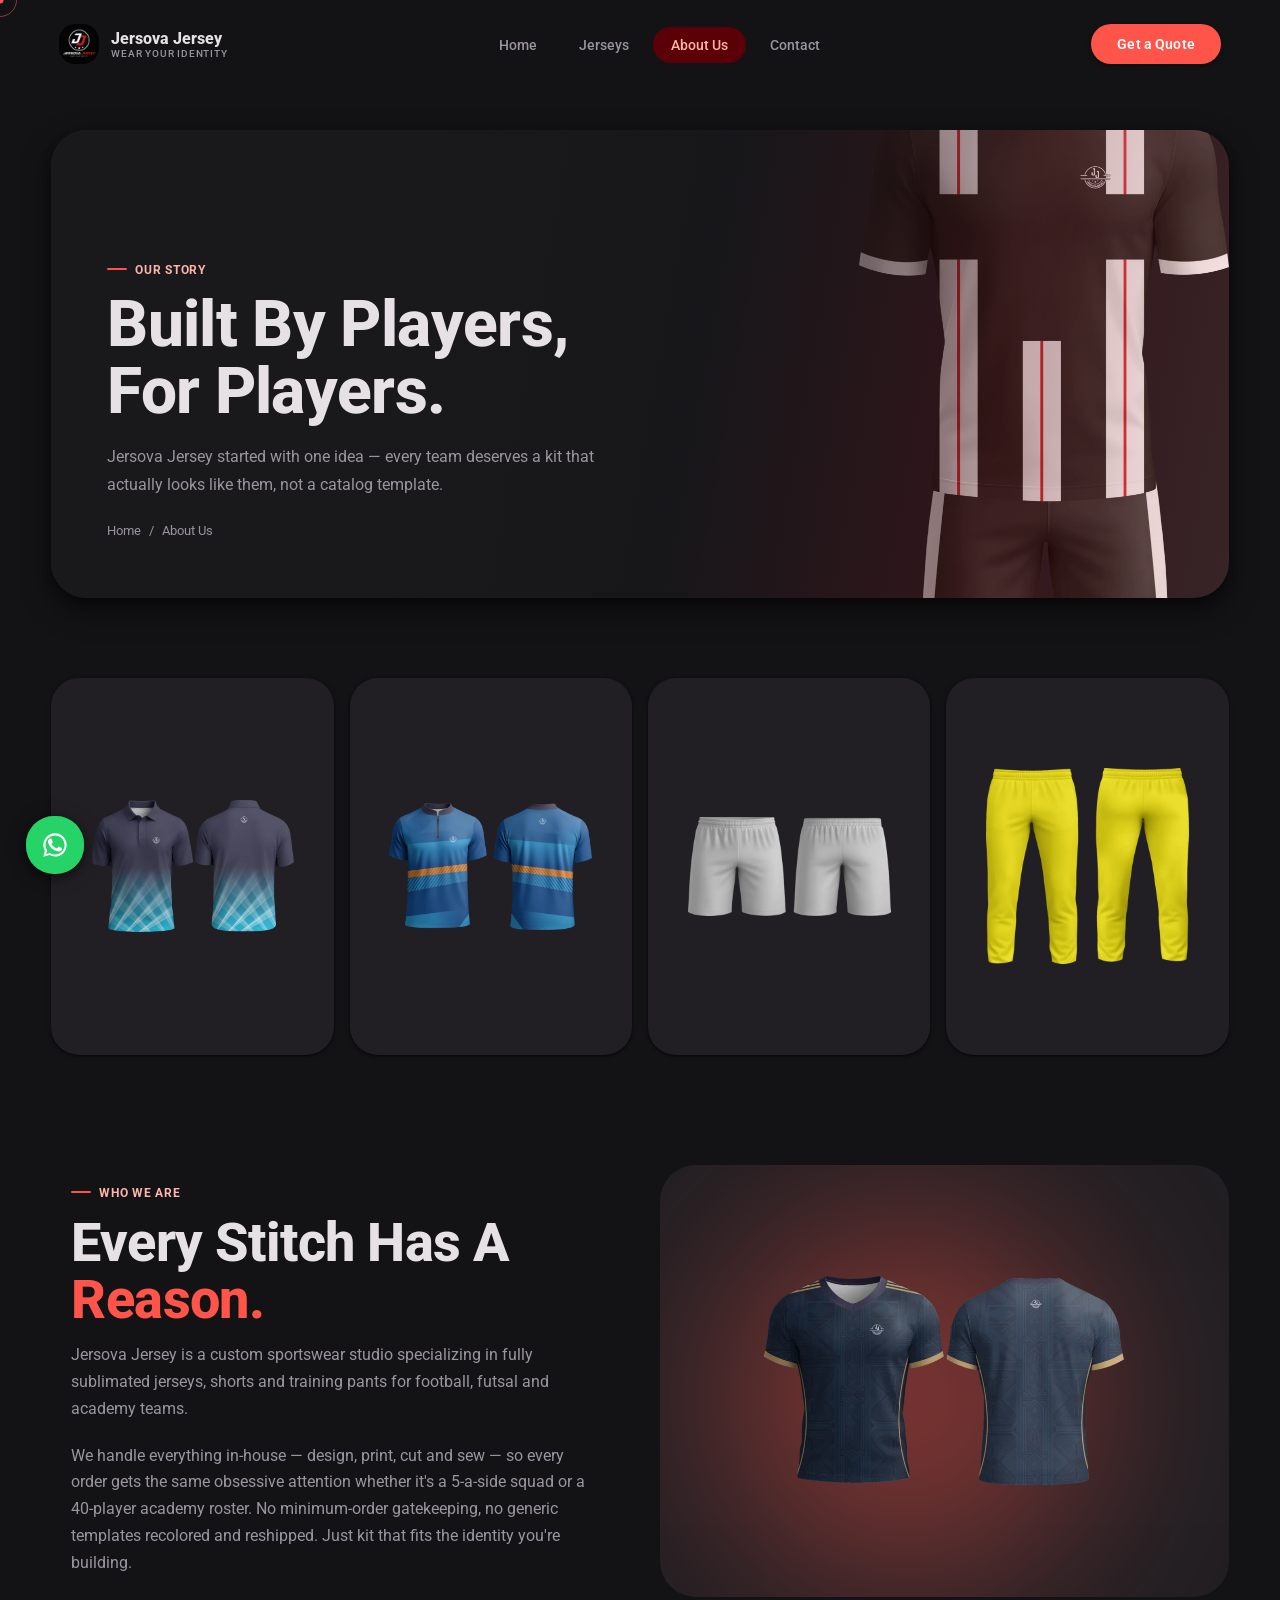
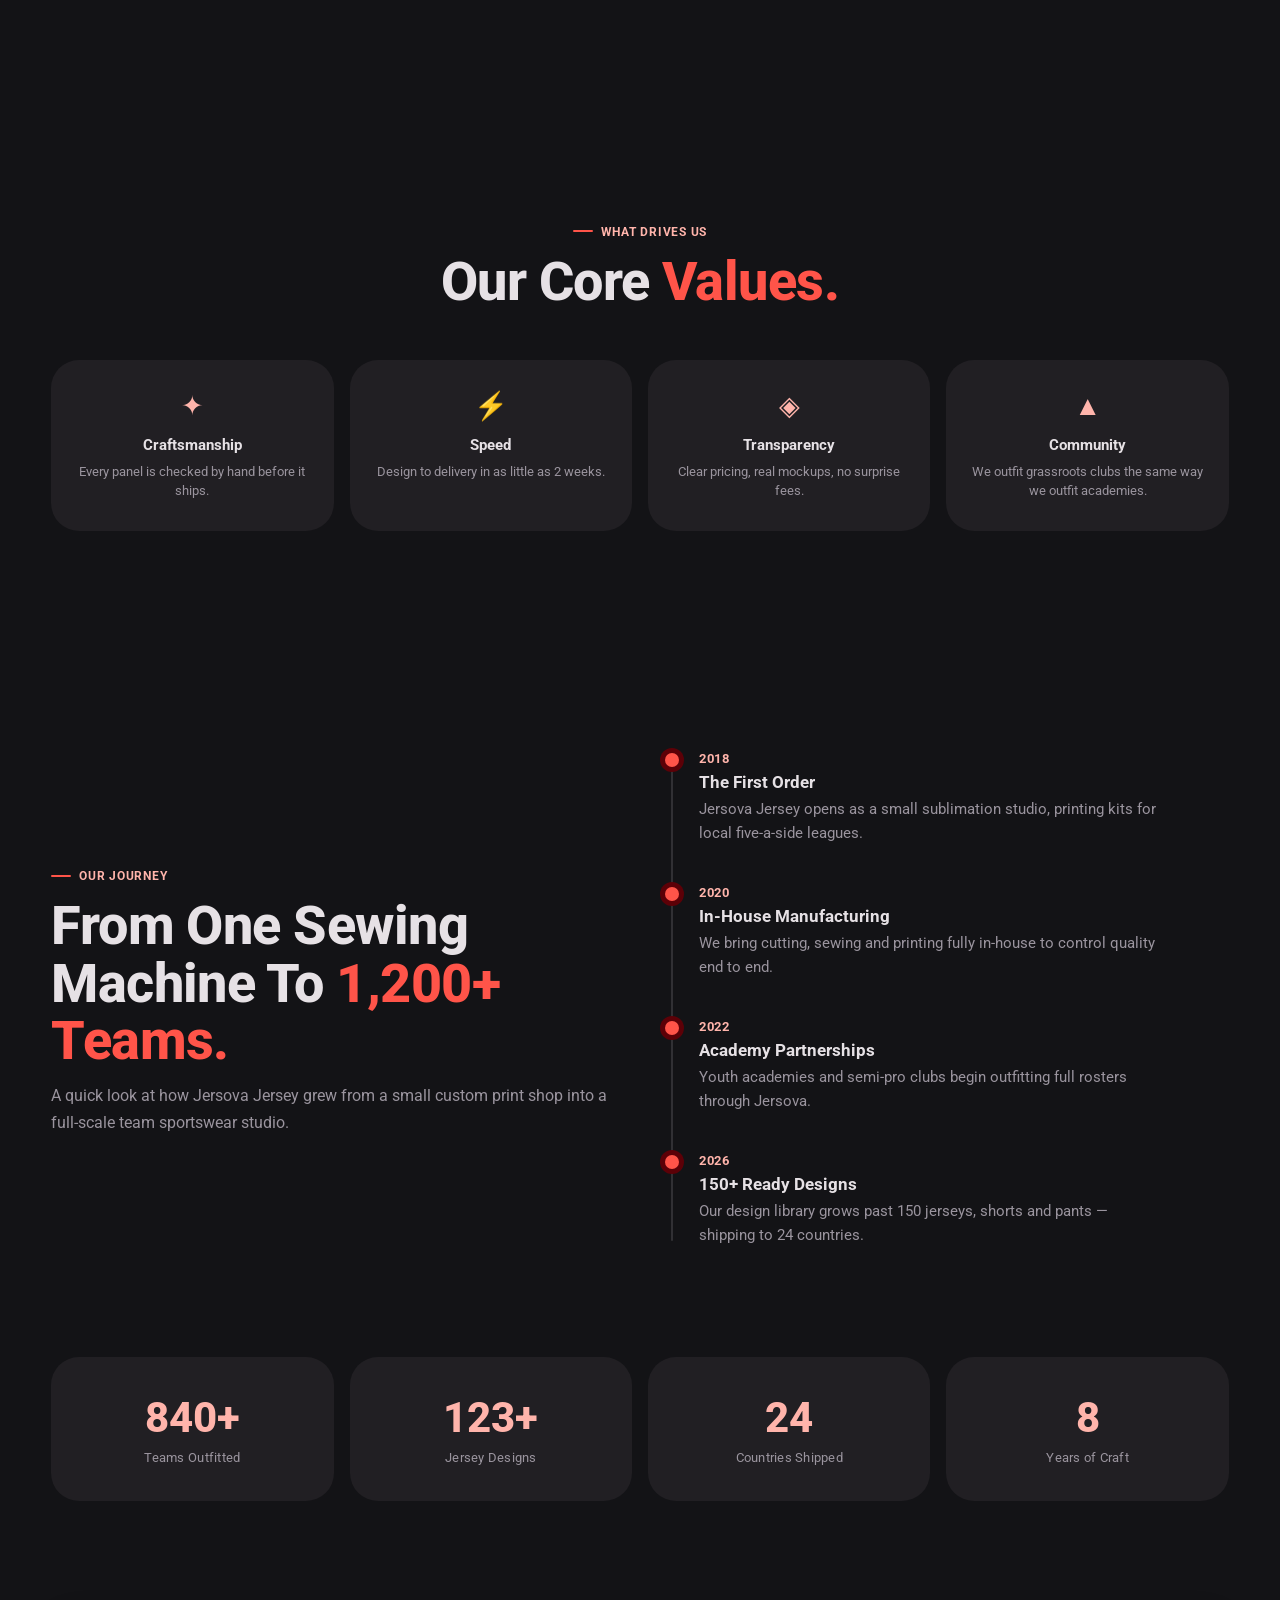
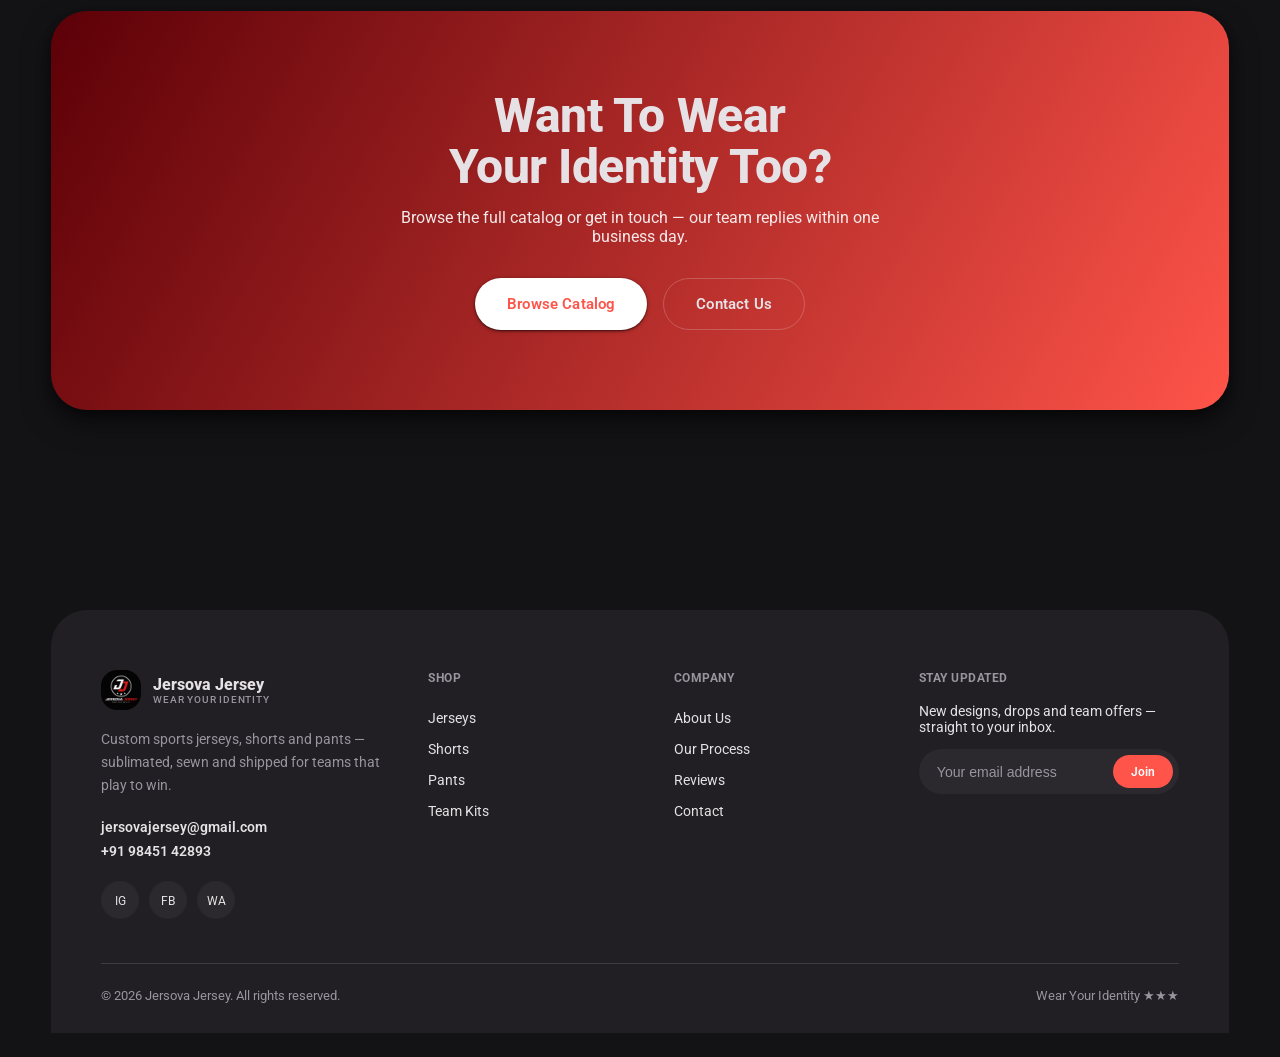
==== about/index.html @ 86d7c1a1 "Switch to clean URLs (/jerseys/, /about/, /contact/) with redirects from old paths" ====
<!DOCTYPE html>
<html lang="en">
<head>
<meta charset="UTF-8">
<meta name="viewport" content="width=device-width, initial-scale=1.0">
<title>About Us — Jersova Jersey</title>
<meta name="description" content="The story, mission and values behind Jersova Jersey — custom sports kit built for teams that wear their identity with pride.">
<link rel="icon" href="/images/logo.png">
<link rel="preconnect" href="https://fonts.googleapis.com">
<link rel="preconnect" href="https://fonts.gstatic.com" crossorigin>
<link href="https://fonts.googleapis.com/css2?family=Roboto:wght@400;500;700;900&display=swap" rel="stylesheet">
<link rel="stylesheet" href="/css/style.css">
</head>
<body>

<div class="noise-layer"></div>
<div class="cursor-dot"></div>
<div class="cursor-ring"></div>

<div id="loader">
  <div class="loader-logo">JJ</div>
  <div class="loader-bar"></div>
</div>

<!-- ============ NAV ============ -->
<header id="siteHeader">
  <div class="container">
    <nav>
      <a href="/" class="brand">
        <img src="/images/logo.png" alt="Jersova Jersey logo">
        <span>Jersova Jersey<small>Wear Your Identity</small></span>
      </a>
      <ul class="nav-links">
        <li><a href="/">Home</a></li>
        <li><a href="/jerseys/">Jerseys</a></li>
        <li><a href="/about/" class="active">About Us</a></li>
        <li><a href="/contact/">Contact</a></li>
      </ul>
      <div class="nav-cta">
        <a href="/contact/" class="btn btn-primary"><span class="shine"></span>Get a Quote</a>
        <button class="burger" id="burger" aria-label="Menu"><span></span><span></span><span></span></button>
      </div>
    </nav>
  </div>
</header>

<div class="mobile-menu" id="mobileMenu">
  <a href="/">Home</a>
  <a href="/jerseys/">Jerseys</a>
  <a href="/about/">About Us</a>
  <a href="/contact/">Contact</a>
</div>

<!-- ============ PAGE HERO ============ -->
<section class="page-hero">
  <div class="container">
    <div class="page-hero-card">
      <div class="hero-bg" style="background-image:url('/images/hero-alt.webp');"></div>
      <div class="hero-scrim"></div>
      <div class="page-hero-inner" data-reveal>
        <div class="eyebrow">Our Story</div>
        <h1>Built By Players,<br>For Players.</h1>
        <p>Jersova Jersey started with one idea — every team deserves a kit that actually looks like them, not a catalog template.</p>
        <div class="breadcrumb"><a href="/">Home</a><span>/</span><span>About Us</span></div>
      </div>
    </div>
  </div>
</section>

<!-- ============ IMAGE GALLERY STRIP ============ -->
<div class="container" style="margin-top:80px;">
  <div class="bleed-strip">
    <div class="bleed-tile"><img src="/images/catalog/jerseys/15.webp" alt="Tidal Fade jersey" loading="lazy"><div class="bleed-cap">Tidal Fade</div></div>
    <div class="bleed-tile"><img src="/images/catalog/jerseys/35.webp" alt="Blue Volt jersey" loading="lazy"><div class="bleed-cap">Blue Volt</div></div>
    <div class="bleed-tile"><img src="/images/catalog/shorts/5.webp" alt="Match Day shorts" loading="lazy"><div class="bleed-cap">Match Day</div></div>
    <div class="bleed-tile"><img src="/images/catalog/pants/5.webp" alt="Warm-Up Pro pants" loading="lazy"><div class="bleed-cap">Warm-Up Pro</div></div>
  </div>
</div>

<!-- ============ STORY SPLIT ============ -->
<section class="section-pad">
  <div class="container split">
    <div class="split-text" data-reveal="left">
      <div class="eyebrow">Who We Are</div>
      <h2 class="section-title">Every Stitch Has A <em>Reason.</em></h2>
      <p class="section-sub" style="margin-bottom:20px;">Jersova Jersey is a custom sportswear studio specializing in fully sublimated jerseys, shorts and training pants for football, futsal and academy teams.</p>
      <p class="section-sub">We handle everything in-house — design, print, cut and sew — so every order gets the same obsessive attention whether it's a 5-a-side squad or a 40-player academy roster. No minimum-order gatekeeping, no generic templates recolored and reshipped. Just kit that fits the identity you're building.</p>
    </div>
    <div class="split-visual" data-reveal="right">
      <div class="glow-orb" style="width:380px;height:380px;background:var(--primary-strong);top:10%;left:10%;"></div>
      <img src="/images/catalog/jerseys/45.webp" alt="Jersova Jersey custom kit">
    </div>
  </div>
</section>

<!-- ============ VALUES ============ -->
<section class="section-pad">
  <div class="container">
    <div data-reveal style="text-align:center;margin:0 auto 50px;">
      <div class="eyebrow" style="justify-content:center;">What Drives Us</div>
      <h2 class="section-title">Our Core <em>Values.</em></h2>
    </div>
    <div class="values-grid">
      <div class="value-card" data-reveal="scale"><div class="icon">✦</div><h4>Craftsmanship</h4><p>Every panel is checked by hand before it ships.</p></div>
      <div class="value-card" data-reveal="scale" style="transition-delay:.1s"><div class="icon">⚡</div><h4>Speed</h4><p>Design to delivery in as little as 2 weeks.</p></div>
      <div class="value-card" data-reveal="scale" style="transition-delay:.2s"><div class="icon">◈</div><h4>Transparency</h4><p>Clear pricing, real mockups, no surprise fees.</p></div>
      <div class="value-card" data-reveal="scale" style="transition-delay:.3s"><div class="icon">▲</div><h4>Community</h4><p>We outfit grassroots clubs the same way we outfit academies.</p></div>
    </div>
  </div>
</section>

<!-- ============ TIMELINE ============ -->
<section class="section-pad">
  <div class="container split-plain">
    <div data-reveal="left">
      <div class="eyebrow">Our Journey</div>
      <h2 class="section-title">From One Sewing<br>Machine To <em>1,200+ Teams.</em></h2>
      <p class="section-sub">A quick look at how Jersova Jersey grew from a small custom print shop into a full-scale team sportswear studio.</p>
    </div>
    <div class="timeline" data-reveal="right">
      <div class="tl-item">
        <div class="yr">2018</div>
        <h4>The First Order</h4>
        <p>Jersova Jersey opens as a small sublimation studio, printing kits for local five-a-side leagues.</p>
      </div>
      <div class="tl-item">
        <div class="yr">2020</div>
        <h4>In-House Manufacturing</h4>
        <p>We bring cutting, sewing and printing fully in-house to control quality end to end.</p>
      </div>
      <div class="tl-item">
        <div class="yr">2022</div>
        <h4>Academy Partnerships</h4>
        <p>Youth academies and semi-pro clubs begin outfitting full rosters through Jersova.</p>
      </div>
      <div class="tl-item">
        <div class="yr">2026</div>
        <h4>150+ Ready Designs</h4>
        <p>Our design library grows past 150 jerseys, shorts and pants — shipping to 24 countries.</p>
      </div>
    </div>
  </div>
</section>

<!-- ============ STATS ============ -->
<section class="section-pad" style="padding-top:0;">
  <div class="container">
    <div class="stats" data-reveal="scale">
      <div class="stat"><div class="num" data-count="1200">0</div><div class="lbl">Teams Outfitted</div></div>
      <div class="stat"><div class="num" data-count="157">0</div><div class="lbl">Jersey Designs</div></div>
      <div class="stat"><div class="num" data-count="24">0</div><div class="lbl">Countries Shipped</div></div>
      <div class="stat"><div class="num" data-count="8">0</div><div class="lbl">Years of Craft</div></div>
    </div>
  </div>
</section>

<!-- ============ CTA ============ -->
<section class="section-pad" style="padding-top:0;">
  <div class="container">
    <div class="cta-banner" data-reveal="scale">
      <h2>Want To Wear<br>Your Identity Too?</h2>
      <p>Browse the full catalog or get in touch — our team replies within one business day.</p>
      <div style="display:flex;gap:16px;justify-content:center;flex-wrap:wrap;">
        <a href="/jerseys/" class="btn btn-primary" style="background:#fff;color:var(--primary-strong);">Browse Catalog</a>
        <a href="/contact/" class="btn btn-ghost">Contact Us</a>
      </div>
    </div>
  </div>
</section>

<!-- ============ FOOTER ============ -->
<footer>
  <div class="container">
    <div class="footer-grid">
      <div class="footer-brand">
        <a href="/" class="brand"><img src="/images/logo.png" alt="logo"><span>Jersova Jersey<small>Wear Your Identity</small></span></a>
        <p>Custom sports jerseys, shorts and pants — sublimated, sewn and shipped for teams that play to win.</p>
        <div class="footer-contact">
          <a href="mailto:jersovajersey@gmail.com">jersovajersey@gmail.com</a>
          <a href="tel:+919845142893">+91 98451 42893</a>
        </div>
        <div class="social">
          <a href="#" aria-label="Instagram">IG</a>
          <a href="#" aria-label="Facebook">FB</a>
          <a href="https://wa.me/919845142893" target="_blank" rel="noopener" aria-label="WhatsApp">WA</a>
        </div>
      </div>
      <div class="fcol">
        <h5>Shop</h5>
        <a href="/jerseys/">Jerseys</a>
        <a href="/jerseys/">Shorts</a>
        <a href="/jerseys/">Pants</a>
        <a href="/jerseys/">Team Kits</a>
      </div>
      <div class="fcol">
        <h5>Company</h5>
        <a href="/about/">About Us</a>
        <a href="/about/">Our Process</a>
        <a href="/#testimonials">Reviews</a>
        <a href="/contact/">Contact</a>
      </div>
      <div class="fcol">
        <h5>Stay Updated</h5>
        <p style="color:var(--muted);font-size:.85rem;margin-bottom:14px;">New designs, drops and team offers — straight to your inbox.</p>
        <form class="newsletter" onsubmit="return false;">
          <input type="email" placeholder="Your email address" required>
          <button type="submit">Join</button>
        </form>
      </div>
    </div>
    <div class="footer-bottom">
      <span>© 2026 Jersova Jersey. All rights reserved.</span>
      <span>Wear Your Identity ★★★</span>
    </div>
  </div>
</footer>

<a class="whatsapp-fab" href="https://wa.me/919845142893?text=Hi%20Jersova%20Jersey%2C%20I%27d%20like%20to%20know%20more%20about%20custom%20kits." target="_blank" rel="noopener" aria-label="Chat on WhatsApp"><svg viewBox="0 0 24 24" fill="#fff"><path d="M17.472 14.382c-.297-.149-1.758-.867-2.03-.967-.273-.099-.471-.148-.67.15-.197.297-.767.966-.94 1.164-.173.199-.347.223-.644.075-.297-.15-1.255-.463-2.39-1.475-.883-.788-1.48-1.761-1.653-2.059-.173-.297-.018-.458.13-.606.134-.133.298-.347.446-.52.149-.174.198-.298.298-.497.099-.198.05-.371-.025-.52-.075-.149-.669-1.612-.916-2.207-.242-.579-.487-.5-.669-.51-.173-.008-.371-.01-.57-.01-.198 0-.52.074-.792.372-.272.297-1.04 1.016-1.04 2.479 0 1.462 1.065 2.875 1.213 3.074.149.198 2.096 3.2 5.077 4.487.709.306 1.262.489 1.694.625.712.227 1.36.195 1.871.118.571-.085 1.758-.719 2.006-1.413.248-.694.248-1.289.173-1.413-.074-.124-.272-.198-.57-.347z"/><path d="M12.004 2.003c-5.514 0-9.997 4.483-9.997 9.997 0 1.762.464 3.484 1.346 4.997L2 22l5.128-1.345a9.96 9.96 0 004.876 1.242h.004c5.514 0 9.997-4.483 9.997-9.997 0-2.67-1.04-5.182-2.929-7.07a9.935 9.935 0 00-7.072-2.928zm0 18.174h-.003a8.148 8.148 0 01-4.15-1.135l-.298-.177-3.048.8.813-2.97-.194-.306a8.15 8.15 0 01-1.252-4.386c0-4.508 3.67-8.176 8.185-8.176 2.185 0 4.24.85 5.786 2.397a8.13 8.13 0 012.396 5.79c-.002 4.508-3.67 8.163-8.235 8.163z"/></svg></a>
<button class="totop" id="totop" aria-label="Back to top">↑</button>

<script src="/js/common.js"></script>
</body>
</html>
---- css/style.css ----
/* ============ RESET & BASE — Material You / Pixel theme ============ */
*,*::before,*::after{margin:0;padding:0;box-sizing:border-box;}
:root{
  --bg:#131316;
  --surface:#1c1b1f;
  --surface-container:#211f23;
  --surface-high:#2b292d;
  --surface-low:#19181b;
  --on-surface:#e6e1e5;
  --on-surface-var:#9a949e;
  --outline:rgba(230,225,229,.14);
  --outline-strong:rgba(230,225,229,.24);
  --primary:#ffb4ab;
  --primary-strong:#ff5449;
  --primary-container:#5c0007;
  --on-primary:#ffffff;
  --secondary:#e7bdb6;
  --r-xs:10px;
  --r-sm:16px;
  --r-md:20px;
  --r-lg:28px;
  --r-xl:36px;
  --r-full:100px;
  --e1:0 1px 2px rgba(0,0,0,.5),0 1px 4px rgba(0,0,0,.35);
  --e2:0 4px 10px rgba(0,0,0,.4),0 2px 20px rgba(0,0,0,.3);
  --e3:0 12px 28px rgba(0,0,0,.5),0 4px 10px rgba(0,0,0,.3);
  --ease:cubic-bezier(.2,0,0,1);
  --ease-em:cubic-bezier(.3,0,.1,1);
}
html{scroll-behavior:smooth;}
body{
  background:var(--bg);
  color:var(--on-surface);
  font-family:'Roboto','Segoe UI',Helvetica,Arial,sans-serif;
  overflow-x:hidden;
  cursor:none;
  font-size:16px;
}
img{max-width:100%;display:block;}
a{color:inherit;text-decoration:none;}
ul{list-style:none;}
button{font-family:inherit;cursor:none;border:none;outline:none;background:none;}
::selection{background:var(--primary-strong);color:#fff;}
::-webkit-scrollbar{width:9px;}
::-webkit-scrollbar-track{background:var(--bg);}
::-webkit-scrollbar-thumb{background:var(--primary-strong);border-radius:10px;}

.container{width:min(1240px,92%);margin-inline:auto;}
.eyebrow{
  display:inline-flex;align-items:center;gap:8px;
  font-size:.78rem;letter-spacing:.06em;text-transform:uppercase;
  color:var(--primary);font-weight:700;margin-bottom:14px;
}
.eyebrow::before{content:"";width:20px;height:2px;border-radius:2px;background:var(--primary-strong);}
h1,h2,h3{font-family:'Roboto',Arial,sans-serif;font-weight:800;text-transform:none;letter-spacing:-.01em;line-height:1.05;}
.section-title{font-size:clamp(2rem,4.6vw,3.4rem);margin-bottom:14px;font-weight:800;}
.section-title em{font-style:normal;color:var(--primary-strong);}
.section-sub{color:var(--on-surface-var);max-width:560px;font-size:1.02rem;line-height:1.65;}
.section-pad{padding:110px 0;position:relative;}

/* ---- Material buttons ---- */
.btn{
  display:inline-flex;align-items:center;gap:10px;
  padding:16px 32px;border-radius:var(--r-full);font-weight:600;
  font-size:.95rem;letter-spacing:.01em;text-transform:none;
  position:relative;overflow:hidden;transition:transform .3s var(--ease-em),box-shadow .3s var(--ease-em),background .3s var(--ease);
}
.btn-primary{background:var(--primary-strong);color:#fff;box-shadow:var(--e1);}
.btn-primary:hover{transform:translateY(-2px);box-shadow:var(--e2);}
.btn-ghost{border:1px solid var(--outline-strong);color:var(--on-surface);background:transparent;}
.btn-ghost:hover{background:var(--surface-high);border-color:var(--on-surface-var);}
.btn span.shine{display:none;}
.ripple{position:absolute;border-radius:50%;background:rgba(255,255,255,.35);transform:scale(0);animation:rippleFx .6s var(--ease-em) forwards;pointer-events:none;}
@keyframes rippleFx{to{transform:scale(2.6);opacity:0;}}

/* reveal-on-scroll */
[data-reveal]{opacity:0;transform:translateY(36px);transition:opacity .8s var(--ease-em),transform .8s var(--ease-em);}
[data-reveal].in{opacity:1;transform:translateY(0);}
[data-reveal="left"]{transform:translateX(-50px);}
[data-reveal="left"].in{transform:translateX(0);}
[data-reveal="right"]{transform:translateX(50px);}
[data-reveal="right"].in{transform:translateX(0);}
[data-reveal="scale"]{transform:scale(.9);}
[data-reveal="scale"].in{transform:scale(1);}

/* ============ CUSTOM CURSOR ============ */
.cursor-dot,.cursor-ring{position:fixed;top:0;left:0;pointer-events:none;z-index:9999;border-radius:50%;transform:translate(-50%,-50%);}
.cursor-dot{width:7px;height:7px;background:var(--primary-strong);}
.cursor-ring{width:34px;height:34px;border:1.5px solid rgba(255,84,73,.55);transition:width .25s var(--ease-em),height .25s var(--ease-em),border-color .25s,background .25s;}
.cursor-ring.hovered{width:56px;height:56px;background:rgba(255,84,73,.14);border-color:var(--primary-strong);}
@media(hover:none){.cursor-dot,.cursor-ring{display:none;}body{cursor:auto;}}

/* ============ LOADER ============ */
#loader{position:fixed;inset:0;background:var(--bg);z-index:99999;display:flex;align-items:center;justify-content:center;flex-direction:column;gap:18px;transition:opacity .6s var(--ease-em),visibility .6s var(--ease-em);}
#loader.hide{opacity:0;visibility:hidden;}
.loader-logo{width:64px;height:64px;border-radius:var(--r-lg);background:var(--primary-strong);display:flex;align-items:center;justify-content:center;font-weight:800;font-size:1.3rem;color:#fff;animation:pulseLogo 1.4s ease-in-out infinite;}
@keyframes pulseLogo{0%,100%{transform:scale(1);box-shadow:0 0 0 0 rgba(255,84,73,.4);}50%{transform:scale(1.06);box-shadow:0 0 0 14px rgba(255,84,73,0);}}
.loader-bar{width:160px;height:4px;background:var(--surface-high);overflow:hidden;border-radius:4px;}
.loader-bar::after{content:"";display:block;width:40%;height:100%;background:var(--primary-strong);border-radius:4px;animation:loaderslide 1.1s ease-in-out infinite;}
@keyframes loaderslide{0%{transform:translateX(-100%);}100%{transform:translateX(350%);}}

/* ============ BG FX ============ */
.noise-layer{display:none;}
.glow-orb{position:absolute;border-radius:50%;filter:blur(90px);opacity:.28;pointer-events:none;z-index:0;}

/* ============ NAV — floating Material pill bar ============ */
header{position:fixed;top:0;left:0;width:100%;z-index:1000;padding:18px 0;transition:all .4s var(--ease-em);}
header .container{background:transparent;border-radius:var(--r-full);transition:all .4s var(--ease-em);}
header.scrolled .container{background:rgba(28,27,31,.88);backdrop-filter:blur(20px);box-shadow:var(--e2);border:1px solid var(--outline);padding-inline:8px;}
header.scrolled{padding:12px 0;}
nav{display:flex;align-items:center;justify-content:space-between;padding:6px 8px;}
.brand{display:flex;align-items:center;gap:12px;font-weight:800;font-size:1rem;letter-spacing:0;text-transform:none;}
.brand img{width:40px;height:40px;border-radius:var(--r-sm);}
.brand small{display:block;font-size:.62rem;letter-spacing:.08em;color:var(--on-surface-var);font-weight:500;text-transform:uppercase;}
.nav-links{display:flex;gap:6px;align-items:center;}
.nav-links a{position:relative;font-size:.86rem;font-weight:500;letter-spacing:0;text-transform:none;color:var(--on-surface-var);padding:10px 18px;border-radius:var(--r-full);transition:all .3s var(--ease-em);}
.nav-links a:hover{background:var(--surface-high);color:var(--on-surface);}
.nav-links a.active{background:var(--primary-container);color:var(--primary);}
.nav-links a::after{display:none;}
.nav-cta{display:flex;align-items:center;gap:12px;}
.nav-cta .btn-primary{padding:12px 26px;font-size:.86rem;}
.burger{display:none;flex-direction:column;gap:5px;width:30px;z-index:1200;}
.burger span{height:2px;background:#fff;border-radius:2px;transition:all .35s var(--ease-em);}
.burger.open span:nth-child(1){transform:translateY(7px) rotate(45deg);}
.burger.open span:nth-child(2){opacity:0;}
.burger.open span:nth-child(3){transform:translateY(-7px) rotate(-45deg);}

/* mobile nav */
.mobile-menu{position:fixed;inset:0;background:var(--surface);z-index:1100;display:flex;flex-direction:column;align-items:center;justify-content:center;gap:24px;
  clip-path:circle(0% at 92% 5%);transition:clip-path .55s var(--ease-em);}
.mobile-menu.open{clip-path:circle(150% at 92% 5%);}
.mobile-menu a{font-size:1.5rem;font-weight:700;text-transform:none;padding:10px 24px;border-radius:var(--r-full);}
.mobile-menu a:active{background:var(--surface-high);}

/* ============ PAGE HERO (inner pages) — rounded widget card ============ */
.page-hero{padding-top:130px;padding-bottom:0;position:relative;}
.page-hero-card{position:relative;border-radius:var(--r-xl);overflow:hidden;min-height:52vh;display:flex;align-items:flex-end;box-shadow:var(--e3);}
.page-hero-card .hero-bg{position:absolute;inset:0;background-size:auto 130%;background-position:right center;background-repeat:no-repeat;z-index:0;background-color:var(--surface-container);}
.page-hero-card .hero-scrim{position:absolute;inset:0;z-index:1;
  background:linear-gradient(100deg,var(--surface-low) 30%,rgba(19,19,22,.7) 55%,rgba(92,0,7,.3) 80%,rgba(255,84,73,.1) 100%);}
.page-hero-inner{position:relative;z-index:2;text-align:left;padding:60px 56px;}
.page-hero h1{font-size:clamp(2.4rem,6vw,4rem);font-weight:800;}
.page-hero p{color:var(--on-surface-var);max-width:520px;margin:18px 0 0;font-size:1.03rem;line-height:1.7;}
.breadcrumb{margin-top:24px;display:flex;gap:8px;color:var(--on-surface-var);font-size:.82rem;}
.breadcrumb a:hover{color:var(--primary);}

/* ============ HERO (home) — Material widget hero ============ */
.hero{min-height:96vh;display:flex;align-items:center;position:relative;padding-top:130px;padding-bottom:60px;}
.hero-grid{display:flex;align-items:center;justify-content:space-between;gap:40px;position:relative;z-index:2;}
.hero-grid>div:first-child{flex:1 1 480px;max-width:560px;}
.hero-title{font-size:clamp(2.6rem,6vw,4.6rem);font-weight:800;}
.hero-title .line{display:block;overflow:hidden;}
.hero-title .line span{display:inline-block;transform:translateY(110%);animation:riseUp .8s var(--ease-em) forwards;}
.hero-title .line:nth-child(1) span{animation-delay:.1s;}
.hero-title .line:nth-child(2) span{animation-delay:.24s;color:var(--primary-strong);}
.hero-title .line:nth-child(3) span{animation-delay:.38s;}
@keyframes riseUp{to{transform:translateY(0);}}
.hero p.lead{margin:24px 0 34px;color:var(--on-surface-var);font-size:1.06rem;max-width:460px;line-height:1.7;
  opacity:0;animation:fadeUp .8s var(--ease-em) .6s forwards;}
.hero .btn-row{display:flex;gap:16px;flex-wrap:wrap;opacity:0;animation:fadeUp .8s var(--ease-em) .78s forwards;}
@keyframes fadeUp{from{opacity:0;transform:translateY(20px);}to{opacity:1;transform:translateY(0);}}

.hero-visual{position:relative;display:flex;align-items:center;justify-content:center;min-height:480px;max-width:420px;margin-inline:auto;}
.hero-blob{position:absolute;top:-10%;left:-10%;width:120%;height:120%;border-radius:42% 58% 65% 35%/48% 40% 60% 52%;
  background:linear-gradient(135deg,var(--primary-container),var(--primary-strong) 70%);
  filter:blur(2px);opacity:.9;animation:blobMorph 9s ease-in-out infinite;}
@keyframes blobMorph{0%,100%{border-radius:42% 58% 65% 35%/48% 40% 60% 52%;transform:rotate(0deg) scale(1);}50%{border-radius:58% 42% 35% 65%/40% 62% 38% 60%;transform:rotate(8deg) scale(1.04);}}
.hero-card{position:relative;z-index:2;background:var(--surface-container);border-radius:var(--r-xl);padding:36px;box-shadow:var(--e3);
  animation:float 5.5s ease-in-out infinite;border:1px solid var(--outline);}
@keyframes float{0%,100%{transform:translateY(0);}50%{transform:translateY(-16px);}}
.hero-card img{width:min(340px,72vw);margin:0 auto;}
.hero-slideshow{position:relative;width:min(340px,72vw);aspect-ratio:1/1;margin:0 auto;}
.hero-slideshow .slide{position:absolute;inset:0;width:100%;height:100%;object-fit:contain;margin:0;
  opacity:0;transform:scale(1.06);transition:opacity 1.1s var(--ease-em),transform 1.6s var(--ease-em);pointer-events:none;}
.hero-slideshow .slide.active{opacity:1;transform:scale(1);pointer-events:auto;z-index:1;}
.hero-slideshow-dots{display:flex;justify-content:center;gap:7px;margin-top:14px;}
.hero-slideshow-dots span{width:6px;height:6px;border-radius:50%;background:var(--outline-strong);transition:all .35s var(--ease-em);}
.hero-slideshow-dots span.active{background:var(--primary-strong);width:20px;border-radius:6px;}
.hero-badge{position:absolute;background:var(--surface-container);border:1px solid var(--outline);box-shadow:var(--e2);
  border-radius:var(--r-lg);padding:14px 20px;font-size:.78rem;font-weight:600;letter-spacing:0;text-transform:none;
  display:flex;align-items:center;gap:10px;animation:floatSlow 4.5s ease-in-out infinite;z-index:3;white-space:nowrap;}
.hero-badge b{color:var(--primary);font-size:1rem;font-weight:800;}
.badge-1{top:0;left:-18px;animation-delay:.2s;}
.badge-2{bottom:0;right:-18px;animation-delay:1s;}
@keyframes floatSlow{0%,100%{transform:translateY(0);}50%{transform:translateY(-12px);}}
@media(max-width:1000px){
  .hero-visual{flex-direction:column;gap:16px;min-height:0;padding:24px 0 8px;overflow:hidden;}
  .hero-badge{position:static;margin-top:0;animation:none;white-space:normal;font-size:.76rem;padding:12px 16px;}
}

.scroll-cue{position:absolute;left:50%;bottom:20px;transform:translateX(-50%);display:flex;flex-direction:column;align-items:center;gap:8px;color:var(--on-surface-var);font-size:.68rem;letter-spacing:.15em;text-transform:uppercase;z-index:3;}
.scroll-cue .stick{width:2px;height:34px;border-radius:2px;background:var(--surface-high);position:relative;overflow:hidden;}
.scroll-cue .stick::after{content:"";position:absolute;top:-34px;left:0;width:100%;height:34px;background:var(--primary-strong);border-radius:2px;animation:scrollDown 1.8s ease-in-out infinite;}
@keyframes scrollDown{0%{top:-34px;}100%{top:34px;}}

/* ============ IMAGE STRIP — rounded Material gallery row ============ */
.bleed-strip{display:grid;grid-template-columns:repeat(4,1fr);width:100%;position:relative;z-index:2;gap:16px;}
.bleed-tile{position:relative;aspect-ratio:3/4;overflow:hidden;background:var(--surface-container);border-radius:var(--r-lg);
  box-shadow:var(--e1);transition:box-shadow .4s var(--ease-em),transform .4s var(--ease-em);}
.bleed-tile:hover{box-shadow:var(--e3);transform:translateY(-6px);}
.bleed-tile img{position:absolute;inset:0;width:100%;height:100%;object-fit:contain;padding:14%;transition:transform .6s var(--ease-em);}
.bleed-tile:hover img{transform:scale(1.08);}
.bleed-tile::before{content:"";position:absolute;inset:0;background:linear-gradient(0deg,rgba(0,0,0,.55),transparent 55%);opacity:0;transition:opacity .4s var(--ease-em);z-index:1;}
.bleed-tile:hover::before{opacity:1;}
.bleed-cap{position:absolute;left:18px;bottom:16px;z-index:2;font-weight:700;letter-spacing:0;font-size:.9rem;color:#fff;
  opacity:0;transform:translateY(12px);transition:all .4s var(--ease-em);}
.bleed-tile:hover .bleed-cap{opacity:1;transform:translateY(0);}
@media(max-width:900px){.bleed-strip{grid-template-columns:repeat(2,1fr);}}

/* ============ MARQUEE ============ */
.marquee{padding:16px 0;background:var(--primary-strong);position:relative;z-index:2;overflow:hidden;}
.marquee-track{display:flex;width:max-content;animation:scrollX 26s linear infinite;}
.marquee-track span{display:flex;align-items:center;gap:16px;font-weight:700;font-size:1.05rem;letter-spacing:0;text-transform:none;padding-right:36px;white-space:nowrap;color:#fff;}
.marquee-track span i{width:6px;height:6px;border-radius:50%;background:rgba(255,255,255,.7);display:inline-block;}
@keyframes scrollX{from{transform:translateX(0);}to{transform:translateX(-50%);}}

/* ============ STATS ============ */
.stats{display:grid;grid-template-columns:repeat(4,1fr);gap:16px;position:relative;z-index:2;}
.stat{text-align:center;padding:36px 14px;background:var(--surface-container);border-radius:var(--r-lg);transition:transform .35s var(--ease-em),background .35s;}
.stat:hover{transform:translateY(-8px);background:var(--surface-high);}
.stat .num{font-size:clamp(2rem,3.4vw,2.6rem);font-weight:800;color:var(--primary);}
.stat .lbl{margin-top:8px;font-size:.8rem;letter-spacing:.02em;text-transform:none;color:var(--on-surface-var);}

/* ============ PRODUCTS / CATALOG — Material elevated cards ============ */
.tabs{display:flex;gap:10px;margin:32px 0 40px;flex-wrap:wrap;}
.tab-btn{padding:11px 24px;border-radius:var(--r-full);border:1px solid var(--outline-strong);font-size:.85rem;font-weight:600;letter-spacing:0;text-transform:none;color:var(--on-surface-var);transition:all .3s var(--ease-em);position:relative;overflow:hidden;}
.tab-btn.active,.tab-btn:hover{background:var(--primary-container);color:var(--primary);border-color:var(--primary-container);}
#sleeveTabs{opacity:0;max-height:0;overflow:hidden;margin-top:0 !important;transition:opacity .4s var(--ease-em),max-height .4s var(--ease-em),margin .4s var(--ease-em);}
#sleeveTabs.show{opacity:1;max-height:80px;margin-top:0 !important;margin-bottom:6px;}
#sleeveTabs .tab-btn{padding:9px 20px;font-size:.76rem;border-color:transparent;background:var(--surface-container);color:var(--on-surface-var);}
#sleeveTabs .tab-btn.active,#sleeveTabs .tab-btn:hover{background:var(--primary-strong);color:#fff;}
.grid-products{display:grid;grid-template-columns:repeat(4,1fr);gap:20px;}
.grid-products.dense{grid-template-columns:repeat(5,1fr);gap:16px;}
.card{position:relative;overflow:hidden;background:var(--surface-container);border-radius:var(--r-md);
  box-shadow:var(--e1);transition:transform .3s var(--ease-em),box-shadow .3s var(--ease-em);transform-style:preserve-3d;perspective:900px;}
.card:hover{box-shadow:var(--e3);transform:translateY(-6px);}
.card .imgbox{aspect-ratio:1/1;display:flex;align-items:center;justify-content:center;padding:22px;position:relative;overflow:hidden;cursor:none;background:var(--surface-low);border-radius:var(--r-md) var(--r-md) 0 0;}
.card .imgbox::before{content:"";position:absolute;inset:0;background:radial-gradient(circle at 50% 20%,rgba(255,84,73,.16),transparent 65%);opacity:0;transition:opacity .4s var(--ease-em);z-index:1;}
.card:hover .imgbox::before{opacity:1;}
.card img{width:100%;position:relative;z-index:0;transition:transform .5s var(--ease-em);}
.card:hover img{transform:scale(1.06);}
.card .info{padding:16px 18px 20px;position:relative;z-index:2;}
.card .info .tag{display:inline-block;font-size:.66rem;letter-spacing:.04em;text-transform:uppercase;color:var(--primary);font-weight:700;
  background:var(--primary-container);padding:4px 10px;border-radius:var(--r-full);}
.card .info h4{font-size:1rem;margin-top:8px;text-transform:none;letter-spacing:0;font-weight:600;color:var(--on-surface);}
.card .view-btn{position:absolute;top:14px;right:14px;width:36px;height:36px;background:var(--surface-container);border-radius:50%;
  border:1px solid var(--outline);display:flex;align-items:center;justify-content:center;opacity:0;transform:translateY(-8px) scale(.8);
  transition:all .3s var(--ease-em);z-index:3;font-size:.85rem;}
.card:hover .view-btn{opacity:1;transform:translateY(0) scale(1);background:var(--primary-strong);border-color:var(--primary-strong);}
.grid-fade{animation:gridFade .5s var(--ease-em);}
@keyframes gridFade{from{opacity:0;transform:translateY(16px);}to{opacity:1;transform:translateY(0);}}
.catalog-count{color:var(--on-surface-var);font-size:.86rem;margin-bottom:22px;}
.catalog-count b{color:var(--on-surface);}

/* ============ LIGHTBOX ============ */
.lightbox{position:fixed;inset:0;z-index:5000;background:rgba(10,10,12,.9);backdrop-filter:blur(14px);
  display:flex;align-items:center;justify-content:center;opacity:0;visibility:hidden;transition:opacity .4s var(--ease-em),visibility .4s var(--ease-em);}
.lightbox.open{opacity:1;visibility:visible;}
.lightbox-inner{position:relative;width:min(720px,88vw);text-align:center;transform:scale(.92);transition:transform .4s var(--ease-em);
  background:var(--surface-container);border-radius:var(--r-xl);padding:44px;box-shadow:var(--e3);}
.lightbox.open .lightbox-inner{transform:scale(1);}
.lightbox-imgbox{background:var(--surface-low);border-radius:var(--r-md);padding:24px;display:flex;align-items:center;justify-content:center;}
.lightbox-inner img{margin:0 auto;max-height:50vh;width:auto;}
.lightbox-tag{display:inline-block;font-size:.66rem;letter-spacing:.04em;text-transform:uppercase;color:var(--primary);font-weight:700;
  background:var(--primary-container);padding:5px 12px;border-radius:var(--r-full);margin-top:22px;}
.lightbox-cap{margin-top:14px;font-weight:800;letter-spacing:0;font-size:1.3rem;}
.lightbox-cap span{display:block;color:var(--on-surface-var);font-size:.8rem;font-weight:500;margin-top:6px;text-transform:none;letter-spacing:0;}
.lightbox-desc{color:var(--on-surface-var);font-size:.9rem;line-height:1.6;max-width:440px;margin:10px auto 0;}
.lightbox-actions{margin-top:26px;display:flex;gap:14px;justify-content:center;flex-wrap:wrap;}
.lightbox-close,.lightbox-prev,.lightbox-next{position:absolute;width:44px;height:44px;border-radius:50%;border:1px solid var(--outline);
  background:var(--surface-high);display:flex;align-items:center;justify-content:center;font-size:1.05rem;transition:all .3s var(--ease-em);}
.lightbox-close:hover,.lightbox-prev:hover,.lightbox-next:hover{background:var(--primary-strong);border-color:var(--primary-strong);}
.lightbox-close{top:12px;right:12px;}
.lightbox-prev{top:50%;left:-58px;transform:translateY(-50%);}
.lightbox-next{top:50%;right:-58px;transform:translateY(-50%);}
@media(max-width:760px){.lightbox-inner{padding:24px;}.lightbox-prev{left:6px;}.lightbox-next{right:6px;}}

/* ============ WHY US / FEATURES ============ */
.features{display:grid;grid-template-columns:repeat(3,1fr);gap:16px;}
.feature{padding:36px 30px;border-radius:var(--r-lg);position:relative;overflow:hidden;transition:transform .35s var(--ease-em),background .35s;background:var(--surface-container);}
.feature:hover{transform:translateY(-8px);background:var(--surface-high);}
.feature .icon{width:52px;height:52px;border-radius:var(--r-sm);background:var(--primary-container);display:flex;align-items:center;justify-content:center;margin-bottom:22px;
  font-size:1.4rem;color:var(--primary);transition:transform .5s var(--ease-em);}
.feature:hover .icon{transform:rotate(-8deg) scale(1.08);}
.feature h4{font-size:1.08rem;margin-bottom:10px;letter-spacing:0;text-transform:none;font-weight:700;}
.feature p{color:var(--on-surface-var);font-size:.92rem;line-height:1.6;}

/* ============ PROCESS ============ */
.process{position:relative;}
.process-line{position:absolute;top:26px;left:0;right:0;height:2px;background:var(--outline);z-index:0;border-radius:2px;}
.process-line-fill{position:absolute;top:0;left:0;height:100%;width:0;background:var(--primary-strong);transition:width 1.2s var(--ease-em);border-radius:2px;}
.process-steps{display:grid;grid-template-columns:repeat(4,1fr);gap:26px;position:relative;z-index:1;}
.step{text-align:center;}
.step .n{width:52px;height:52px;border-radius:var(--r-md);background:var(--surface-container);border:2px solid var(--primary-strong);display:flex;align-items:center;justify-content:center;
  margin:0 auto 20px;font-weight:800;font-size:1.05rem;transition:transform .35s var(--ease-em),background .35s;}
.step:hover .n{background:var(--primary-strong);transform:scale(1.08) rotate(-6deg);}
.step h4{font-size:1rem;margin-bottom:8px;letter-spacing:0;text-transform:none;font-weight:700;}
.step p{color:var(--on-surface-var);font-size:.85rem;line-height:1.55;}

/* ============ TESTIMONIALS ============ */
.testi-wrap{position:relative;max-width:740px;margin:0 auto;text-align:center;min-height:230px;background:var(--surface-container);border-radius:var(--r-xl);padding:50px 44px;}
.testi{position:absolute;inset:0;opacity:0;transform:translateY(16px);transition:opacity .6s var(--ease-em),transform .6s var(--ease-em);pointer-events:none;padding:50px 44px;}
.testi.active{opacity:1;transform:translateY(0);pointer-events:auto;position:relative;padding:0;}
.testi p.quote{font-size:1.28rem;font-weight:500;line-height:1.6;font-style:normal;}
.testi .stars{color:var(--primary);margin-bottom:18px;letter-spacing:4px;}
.testi .who{margin-top:22px;font-weight:700;text-transform:none;letter-spacing:0;font-size:.85rem;color:var(--on-surface-var);}
.testi-dots{display:flex;justify-content:center;gap:8px;margin-top:30px;}
.testi-dots button{width:8px;height:8px;border-radius:50%;background:var(--outline-strong);transition:all .3s var(--ease-em);}
.testi-dots button.active{background:var(--primary-strong);width:24px;border-radius:6px;}

/* ============ CTA BANNER — Material widget card ============ */
.cta-banner{position:relative;overflow:hidden;padding:80px 40px;text-align:center;border-radius:var(--r-xl);
  background:linear-gradient(120deg,var(--primary-container) 0%,var(--primary-strong) 100%);box-shadow:var(--e3);}
.cta-banner h2{font-size:clamp(2rem,4.6vw,3rem);margin-bottom:16px;font-weight:800;}
.cta-banner p{color:rgba(255,255,255,.9);max-width:520px;margin:0 auto 32px;}

/* ============ ABOUT PAGE ============ */
.split{display:grid;grid-template-columns:1fr 1fr;gap:40px;align-items:stretch;}
.split-plain{display:grid;grid-template-columns:1fr 1fr;gap:50px;align-items:center;}
.split-visual{position:relative;display:flex;align-items:center;justify-content:center;padding:40px;background:var(--surface-container);border-radius:var(--r-xl);overflow:hidden;min-height:420px;}
.split-visual img{position:relative;z-index:2;width:min(360px,90%);}
.split-visual .glow-orb{opacity:.4;}
.split-text{padding:20px;display:flex;flex-direction:column;justify-content:center;}
.timeline{position:relative;padding-left:34px;}
.timeline::before{content:"";position:absolute;left:6px;top:6px;bottom:6px;width:2px;background:var(--outline);border-radius:2px;}
.tl-item{position:relative;padding-bottom:40px;}
.tl-item:last-child{padding-bottom:0;}
.tl-item::before{content:"";position:absolute;left:-34px;top:2px;width:14px;height:14px;border-radius:50%;background:var(--primary-strong);box-shadow:0 0 0 5px var(--primary-container);}
.tl-item .yr{color:var(--primary);font-weight:700;font-size:.8rem;letter-spacing:.04em;text-transform:uppercase;}
.tl-item h4{margin:6px 0 6px;font-size:1.08rem;letter-spacing:0;text-transform:none;font-weight:700;}
.tl-item p{color:var(--on-surface-var);font-size:.92rem;line-height:1.6;max-width:460px;}
.values-grid{display:grid;grid-template-columns:repeat(4,1fr);gap:16px;}
.value-card{text-align:center;padding:30px 18px;background:var(--surface-container);border-radius:var(--r-lg);transition:transform .35s var(--ease-em),background .35s;}
.value-card:hover{transform:translateY(-8px);background:var(--surface-high);}
.value-card .icon{font-size:1.7rem;color:var(--primary);margin-bottom:14px;}
.value-card h4{font-size:.96rem;letter-spacing:0;text-transform:none;margin-bottom:8px;font-weight:700;}
.value-card p{color:var(--on-surface-var);font-size:.82rem;line-height:1.5;}

/* ============ CONTACT PAGE ============ */
.contact-grid{display:grid;grid-template-columns:.9fr 1.1fr;gap:20px;align-items:stretch;}
.contact-info-col{padding:44px;background:var(--surface-container);border-radius:var(--r-xl);}
.info-card{display:flex;gap:16px;padding:16px 0;border-bottom:1px solid var(--outline);transition:transform .3s var(--ease-em);}
.info-card:last-of-type{border-bottom:none;}
.info-card:hover{transform:translateX(6px);}
.info-card .ic{width:42px;height:42px;flex:none;background:var(--primary-container);border-radius:var(--r-sm);display:flex;align-items:center;justify-content:center;color:var(--primary);font-size:1.1rem;}
.info-card h4{font-size:.95rem;letter-spacing:0;text-transform:none;margin-bottom:4px;font-weight:700;}
.info-card p{color:var(--on-surface-var);font-size:.87rem;line-height:1.5;}
.info-card p a:hover{color:var(--primary);}
.contact-form{padding:44px;background:var(--surface-container);border-radius:var(--r-xl);display:flex;flex-direction:column;height:100%;}
.contact-form .field-message{flex:1;display:flex;flex-direction:column;}
.contact-form .field-message textarea{flex:1;height:100%;min-height:140px;}
.form-row{display:grid;grid-template-columns:1fr 1fr;gap:18px;}
.field{position:relative;margin-bottom:24px;}
.field input,.field textarea,.field select{width:100%;background:var(--surface-high);border:1px solid transparent;border-radius:var(--r-sm) var(--r-sm) 4px 4px;color:#fff;
  padding:16px 14px 8px;font-size:.95rem;font-family:inherit;resize:none;transition:border-color .3s var(--ease-em);}
.field input:focus,.field textarea:focus,.field select:focus{border-color:var(--primary-strong);}
.field textarea{min-height:110px;}
.field label{position:absolute;left:14px;top:16px;color:var(--on-surface-var);font-size:.95rem;pointer-events:none;transition:all .25s var(--ease-em);}
.field input:focus~label,.field input:valid~label,.field textarea:focus~label,.field textarea:valid~label,.field.filled label{
  top:6px;font-size:.68rem;color:var(--primary);letter-spacing:.02em;text-transform:uppercase;}
.field::after{display:none;}
.form-note{color:var(--on-surface-var);font-size:.8rem;margin-top:-10px;margin-bottom:24px;}
.form-success{display:none;align-items:center;gap:12px;padding:16px 20px;background:var(--primary-container);border-radius:var(--r-md);
  font-size:.88rem;margin-top:18px;color:var(--primary);}
.form-success.show{display:flex;}
.faq{border-radius:var(--r-md);margin-bottom:10px;overflow:hidden;background:var(--surface-container);}
.faq-q{display:flex;justify-content:space-between;align-items:center;padding:20px 24px;cursor:none;font-weight:600;font-size:.95rem;}
.faq-q .plus{transition:transform .35s var(--ease-em);color:var(--primary);font-size:1.2rem;}
.faq.open{background:var(--surface-high);}
.faq.open .faq-q .plus{transform:rotate(45deg);}
.faq-a{max-height:0;overflow:hidden;transition:max-height .4s var(--ease-em);}
.faq-a p{padding:0 24px 20px;color:var(--on-surface-var);font-size:.88rem;line-height:1.6;}
.map-box{border-radius:var(--r-lg);height:280px;position:relative;overflow:hidden;margin-top:24px;
  background:var(--surface-high);display:flex;align-items:center;justify-content:center;flex-direction:column;gap:10px;}
.map-box .pin{width:48px;height:48px;border-radius:50% 50% 50% 0;background:var(--primary-strong);transform:rotate(-45deg);
  display:flex;align-items:center;justify-content:center;animation:pinBounce 2.2s ease-in-out infinite;box-shadow:var(--e2);}
.map-box .pin::after{content:"";width:16px;height:16px;border-radius:50%;background:#fff;transform:rotate(45deg);}
@keyframes pinBounce{0%,100%{transform:rotate(-45deg) translateY(0);}50%{transform:rotate(-45deg) translateY(-14px);}}
.map-box span{color:var(--on-surface-var);font-size:.82rem;letter-spacing:0;text-transform:none;}

/* ============ FOOTER — rounded bottom sheet ============ */
footer{padding:70px 0 24px;position:relative;z-index:2;margin-top:20px;}
footer .container{background:var(--surface-container);border-radius:var(--r-xl) var(--r-xl) 0 0;padding:60px 50px 30px;}
.footer-grid{display:grid;grid-template-columns:1.4fr 1fr 1fr 1.2fr;gap:40px;padding-bottom:44px;}
.footer-brand p{color:var(--on-surface-var);margin:18px 0 22px;font-size:.9rem;line-height:1.6;max-width:280px;}
.footer-contact{display:flex;flex-direction:column;gap:8px;margin-bottom:22px;}
.footer-contact a{color:var(--on-surface);font-size:.88rem;font-weight:600;transition:color .3s var(--ease-em);width:fit-content;}
.footer-contact a:hover{color:var(--primary);}
.social{display:flex;gap:10px;}
.social a{width:38px;height:38px;border-radius:50%;background:var(--surface-high);display:flex;align-items:center;justify-content:center;font-size:.78rem;transition:all .3s var(--ease-em);}
.social a:hover{background:var(--primary-strong);transform:translateY(-4px);}
.fcol h5{font-size:.78rem;letter-spacing:.04em;text-transform:uppercase;margin-bottom:18px;color:var(--on-surface-var);font-weight:700;}
.fcol a{display:block;color:var(--on-surface);font-size:.9rem;padding:7px 0;transition:all .3s;position:relative;width:fit-content;}
.fcol a:hover{color:var(--primary);padding-left:8px;}
.newsletter{display:flex;background:var(--surface-high);border-radius:var(--r-full);padding:6px 6px 6px 18px;margin-top:6px;position:relative;align-items:center;}
.newsletter input{flex:1;background:transparent;border:none;color:#fff;font-size:.88rem;padding:8px 0;}
.newsletter input::placeholder{color:var(--on-surface-var);}
.newsletter button{color:#fff;background:var(--primary-strong);font-weight:600;font-size:.78rem;letter-spacing:0;text-transform:none;padding:9px 18px;border-radius:var(--r-full);}
.newsletter::after{display:none;}
.footer-bottom{display:flex;justify-content:space-between;align-items:center;flex-wrap:wrap;gap:14px;padding-top:24px;border-top:1px solid var(--outline);color:var(--on-surface-var);font-size:.8rem;}

/* ---- FAB (back to top) ---- */
.totop{position:fixed;bottom:26px;right:26px;width:56px;height:56px;border-radius:var(--r-lg);background:var(--primary-strong);z-index:800;
  display:flex;align-items:center;justify-content:center;opacity:0;pointer-events:none;transform:translateY(16px) scale(.9);
  transition:all .35s var(--ease-em);box-shadow:var(--e2);overflow:hidden;}
.totop.show{opacity:1;pointer-events:auto;transform:translateY(0) scale(1);}
.totop:hover{box-shadow:var(--e3);transform:translateY(-4px) scale(1.04);border-radius:50%;}

/* ---- FAB (WhatsApp) ---- */
.whatsapp-fab{position:fixed;bottom:26px;left:26px;width:58px;height:58px;border-radius:var(--r-lg);background:#25D366;z-index:800;
  display:flex;align-items:center;justify-content:center;transition:all .35s var(--ease-em);box-shadow:var(--e2);overflow:visible;}
.whatsapp-fab svg{width:28px;height:28px;position:relative;z-index:2;}
.whatsapp-fab:hover{box-shadow:var(--e3);transform:translateY(-4px) scale(1.04);border-radius:50%;}
.whatsapp-fab::before{content:"";position:absolute;inset:0;border-radius:inherit;background:#25D366;opacity:.55;
  animation:waPulse 2.4s ease-out infinite;z-index:1;}
@keyframes waPulse{0%{transform:scale(1);opacity:.55;}100%{transform:scale(1.7);opacity:0;}}
@media(max-width:1000px){.whatsapp-fab{width:52px;height:52px;bottom:20px;left:20px;}.whatsapp-fab svg{width:25px;height:25px;}}

@media(max-width:1000px){
  .hero-grid{flex-direction:column;text-align:center;}
  .hero-grid>div:first-child{max-width:100%;}
  .hero p.lead{margin-inline:auto;}
  .btn-row{justify-content:center;}
  .hero-visual{order:-1;}
  .scroll-cue{display:none;}
  .nav-links,.nav-cta .btn-primary{display:none;}
  .burger{display:flex;}
  .stats{grid-template-columns:repeat(2,1fr);}
  .grid-products{grid-template-columns:repeat(2,1fr);}
  .grid-products.dense{grid-template-columns:repeat(3,1fr);}
  .features{grid-template-columns:1fr;}
  .process-steps{grid-template-columns:repeat(2,1fr);row-gap:40px;}
  .footer-grid{grid-template-columns:1fr 1fr;}
  .split{grid-template-columns:1fr;}
  .split-plain{grid-template-columns:1fr;gap:30px;}
  .values-grid{grid-template-columns:repeat(2,1fr);}
  .contact-grid{grid-template-columns:1fr;}
  .form-row{grid-template-columns:1fr;}
  footer .container{padding:44px 26px 26px;}
  .page-hero-inner{padding:40px 30px;}
}
@media(max-width:560px){
  .grid-products{grid-template-columns:1fr;}
  .grid-products.dense{grid-template-columns:repeat(2,1fr);}
  .stats{grid-template-columns:1fr 1fr;}
  .section-pad{padding:80px 0;}
  .footer-grid{grid-template-columns:1fr;}
  .values-grid{grid-template-columns:1fr;}
  .bleed-strip{grid-template-columns:1fr 1fr;}
}
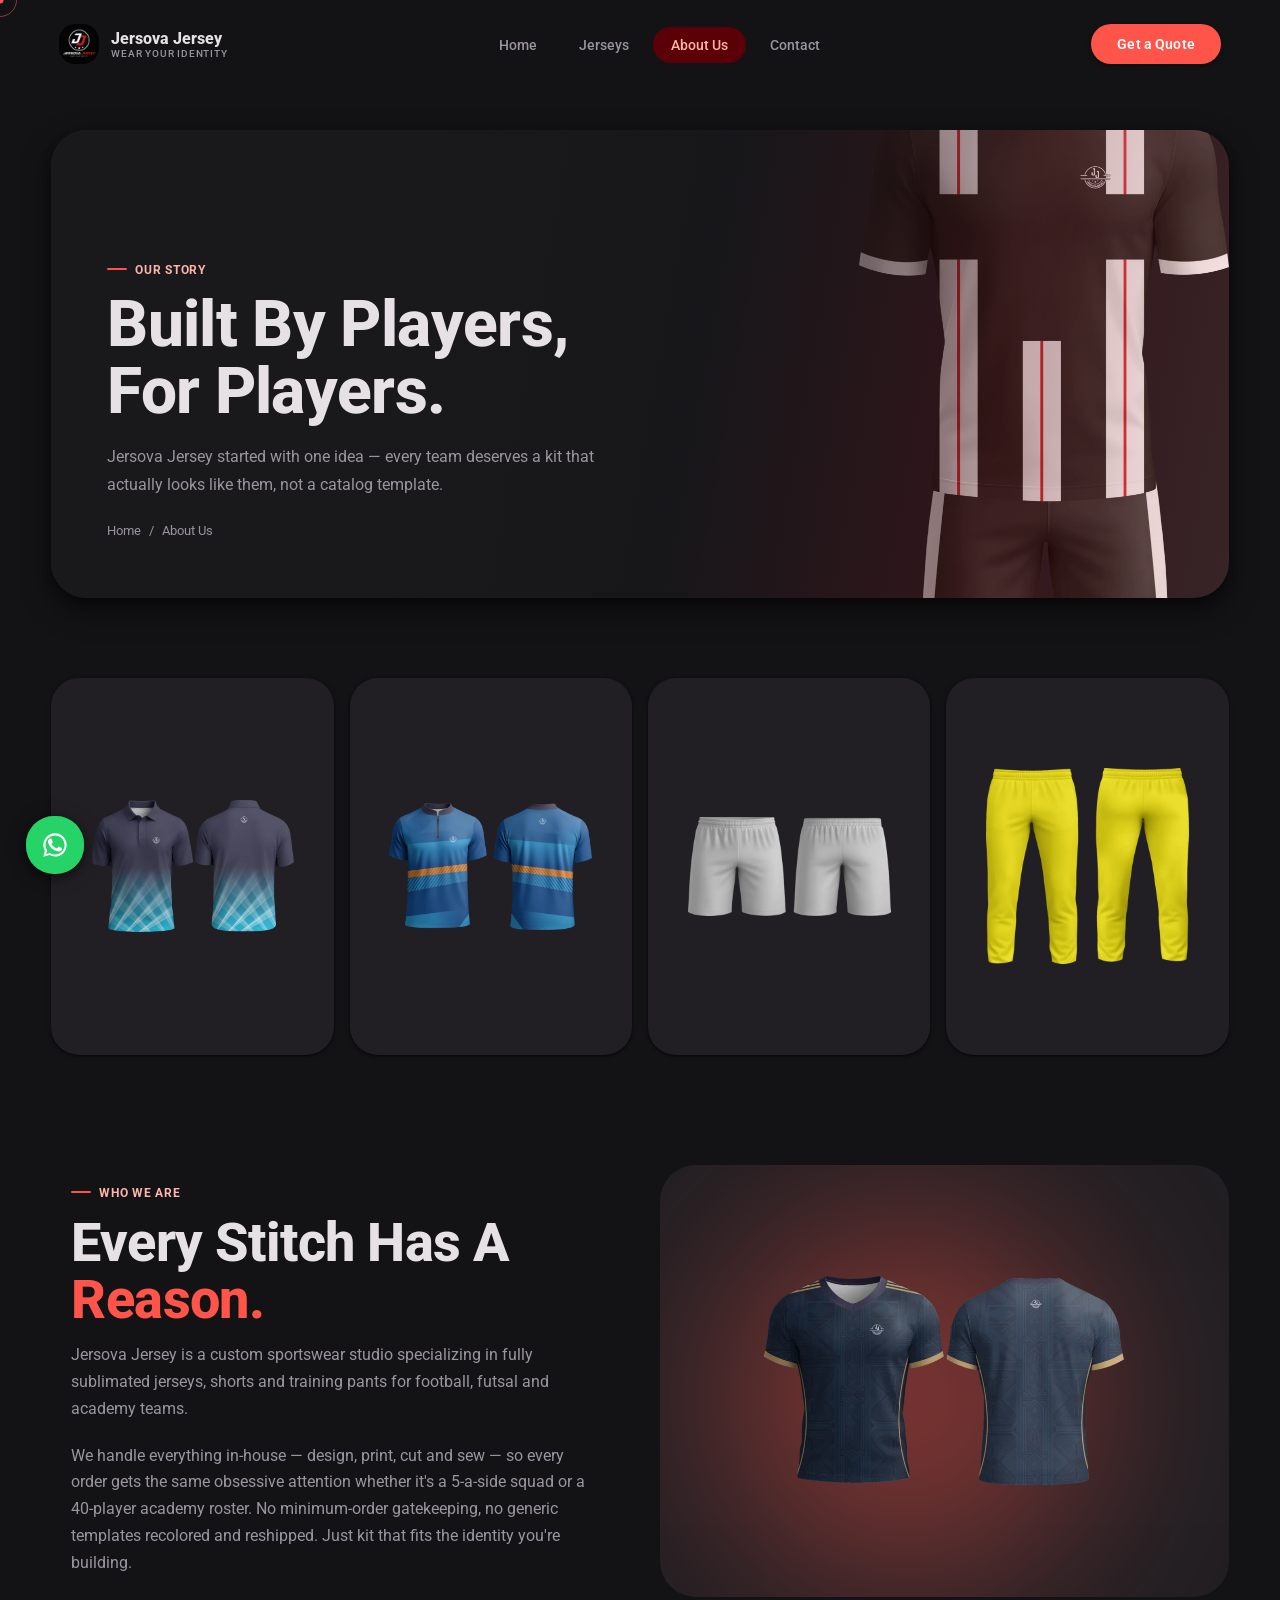
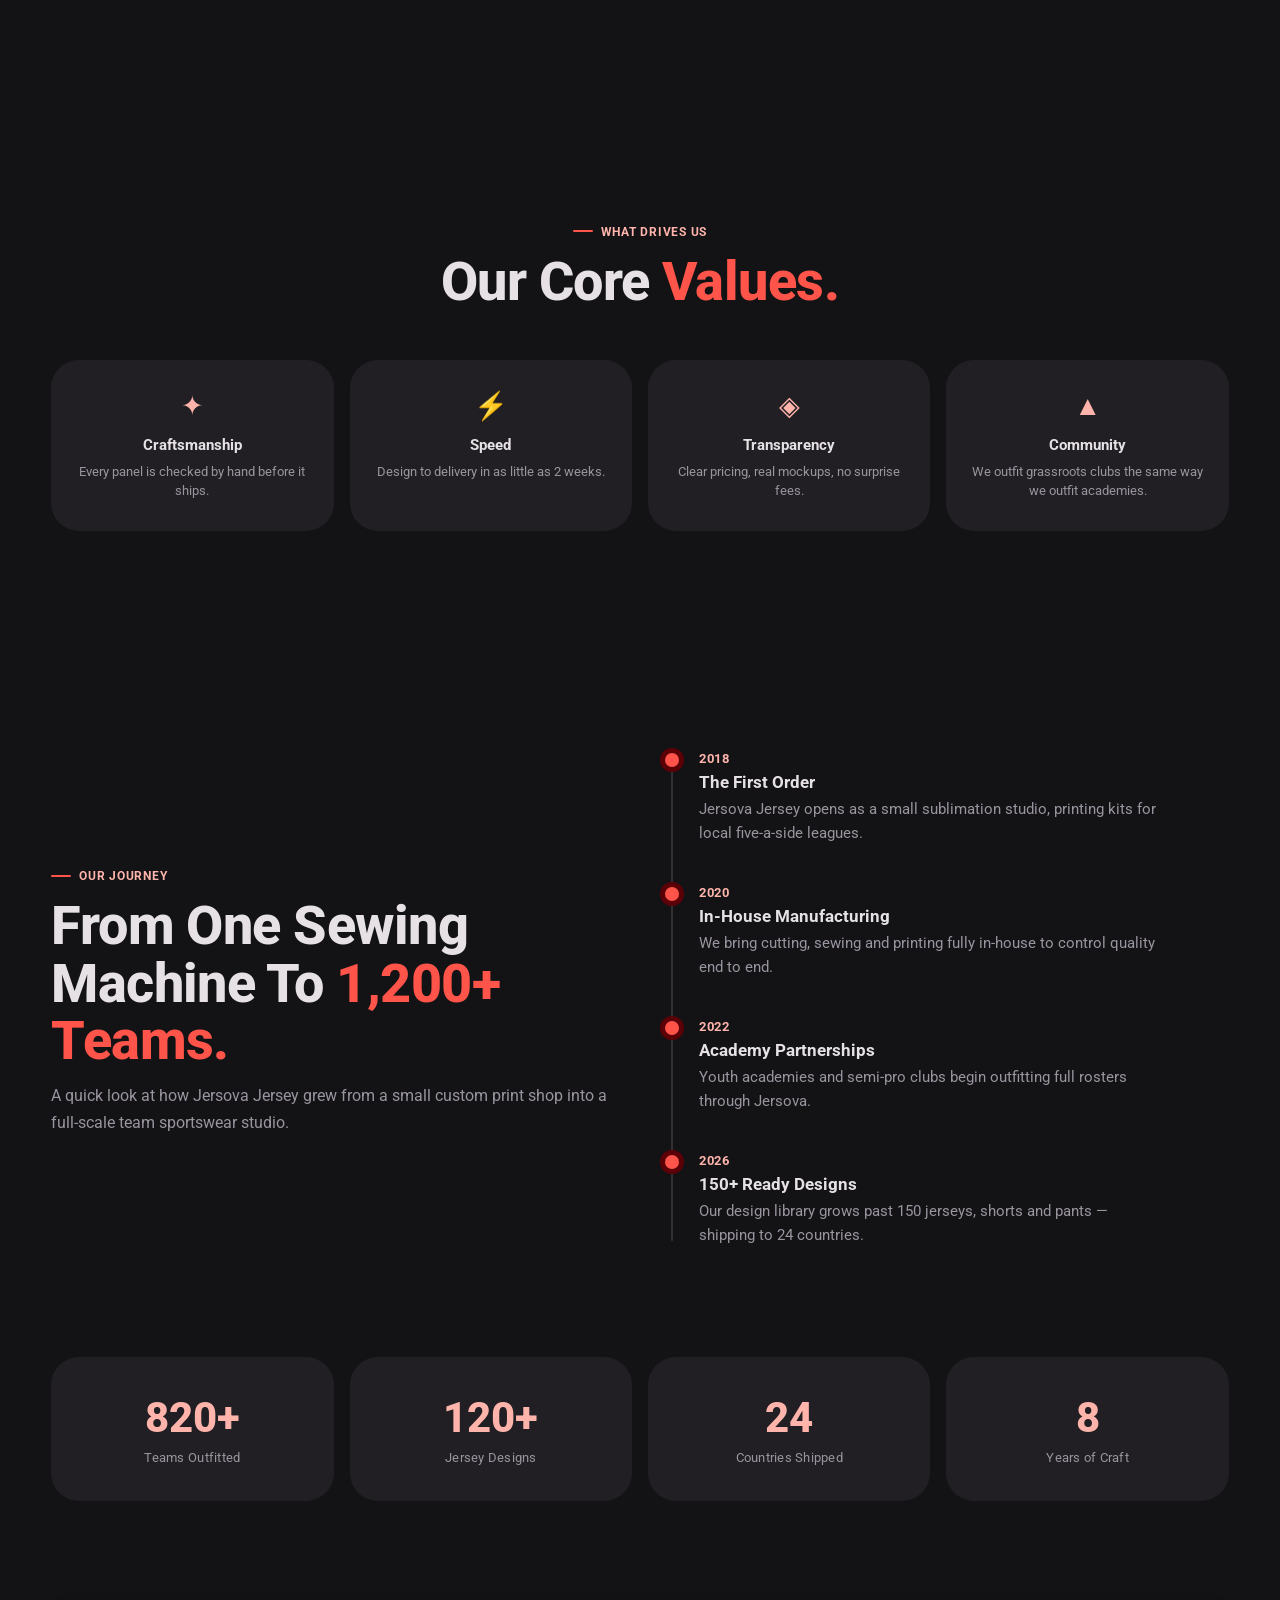
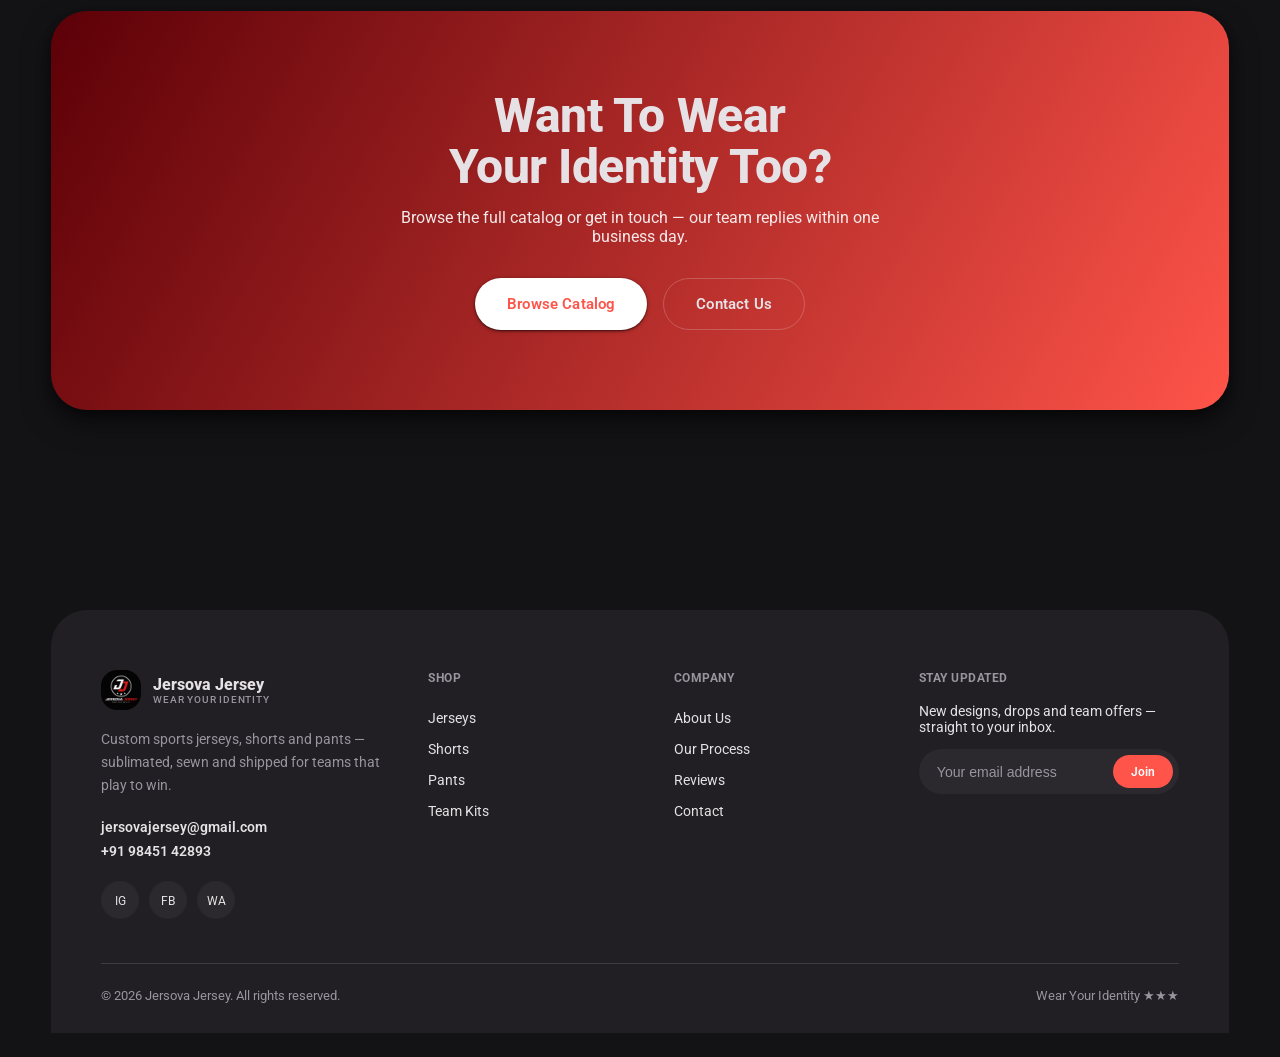
==== commit 3c631bf4: "SEO: meta tags, Open Graph/Twitter cards, structured data, sitemap and robots.txt" ====
--- a/about/index.html
+++ b/about/index.html
@@ -3,13 +3,35 @@
 <head>
 <meta charset="UTF-8">
 <meta name="viewport" content="width=device-width, initial-scale=1.0">
-<title>About Us — Jersova Jersey</title>
-<meta name="description" content="The story, mission and values behind Jersova Jersey — custom sports kit built for teams that wear their identity with pride.">
+<title>About Us — Custom Sportswear Studio | Jersova Jersey</title>
+<meta name="description" content="The story behind Jersova Jersey — an in-house sublimation studio outfitting 1,200+ teams across 24 countries with custom kits since 2018.">
+<link rel="canonical" href="https://jersovajersey.in/about/">
+<meta name="theme-color" content="#040404">
+<meta property="og:type" content="website">
+<meta property="og:site_name" content="Jersova Jersey">
+<meta property="og:title" content="About Us — Custom Sportswear Studio | Jersova Jersey">
+<meta property="og:description" content="The story behind Jersova Jersey — an in-house sublimation studio outfitting 1,200+ teams across 24 countries with custom kits since 2018.">
+<meta property="og:url" content="https://jersovajersey.in/about/">
+<meta property="og:image" content="https://jersovajersey.in/images/logo.png">
+<meta name="twitter:card" content="summary_large_image">
+<meta name="twitter:title" content="About Us — Custom Sportswear Studio | Jersova Jersey">
+<meta name="twitter:description" content="The story behind Jersova Jersey — an in-house sublimation studio outfitting 1,200+ teams across 24 countries with custom kits since 2018.">
+<meta name="twitter:image" content="https://jersovajersey.in/images/logo.png">
 <link rel="icon" href="/images/logo.png">
 <link rel="preconnect" href="https://fonts.googleapis.com">
 <link rel="preconnect" href="https://fonts.gstatic.com" crossorigin>
 <link href="https://fonts.googleapis.com/css2?family=Roboto:wght@400;500;700;900&display=swap" rel="stylesheet">
 <link rel="stylesheet" href="/css/style.css">
+<script type="application/ld+json">
+{
+  "@context": "https://schema.org",
+  "@type": "BreadcrumbList",
+  "itemListElement": [
+    {"@type": "ListItem", "position": 1, "name": "Home", "item": "https://jersovajersey.in/"},
+    {"@type": "ListItem", "position": 2, "name": "About Us", "item": "https://jersovajersey.in/about/"}
+  ]
+}
+</script>
 </head>
 <body>
 
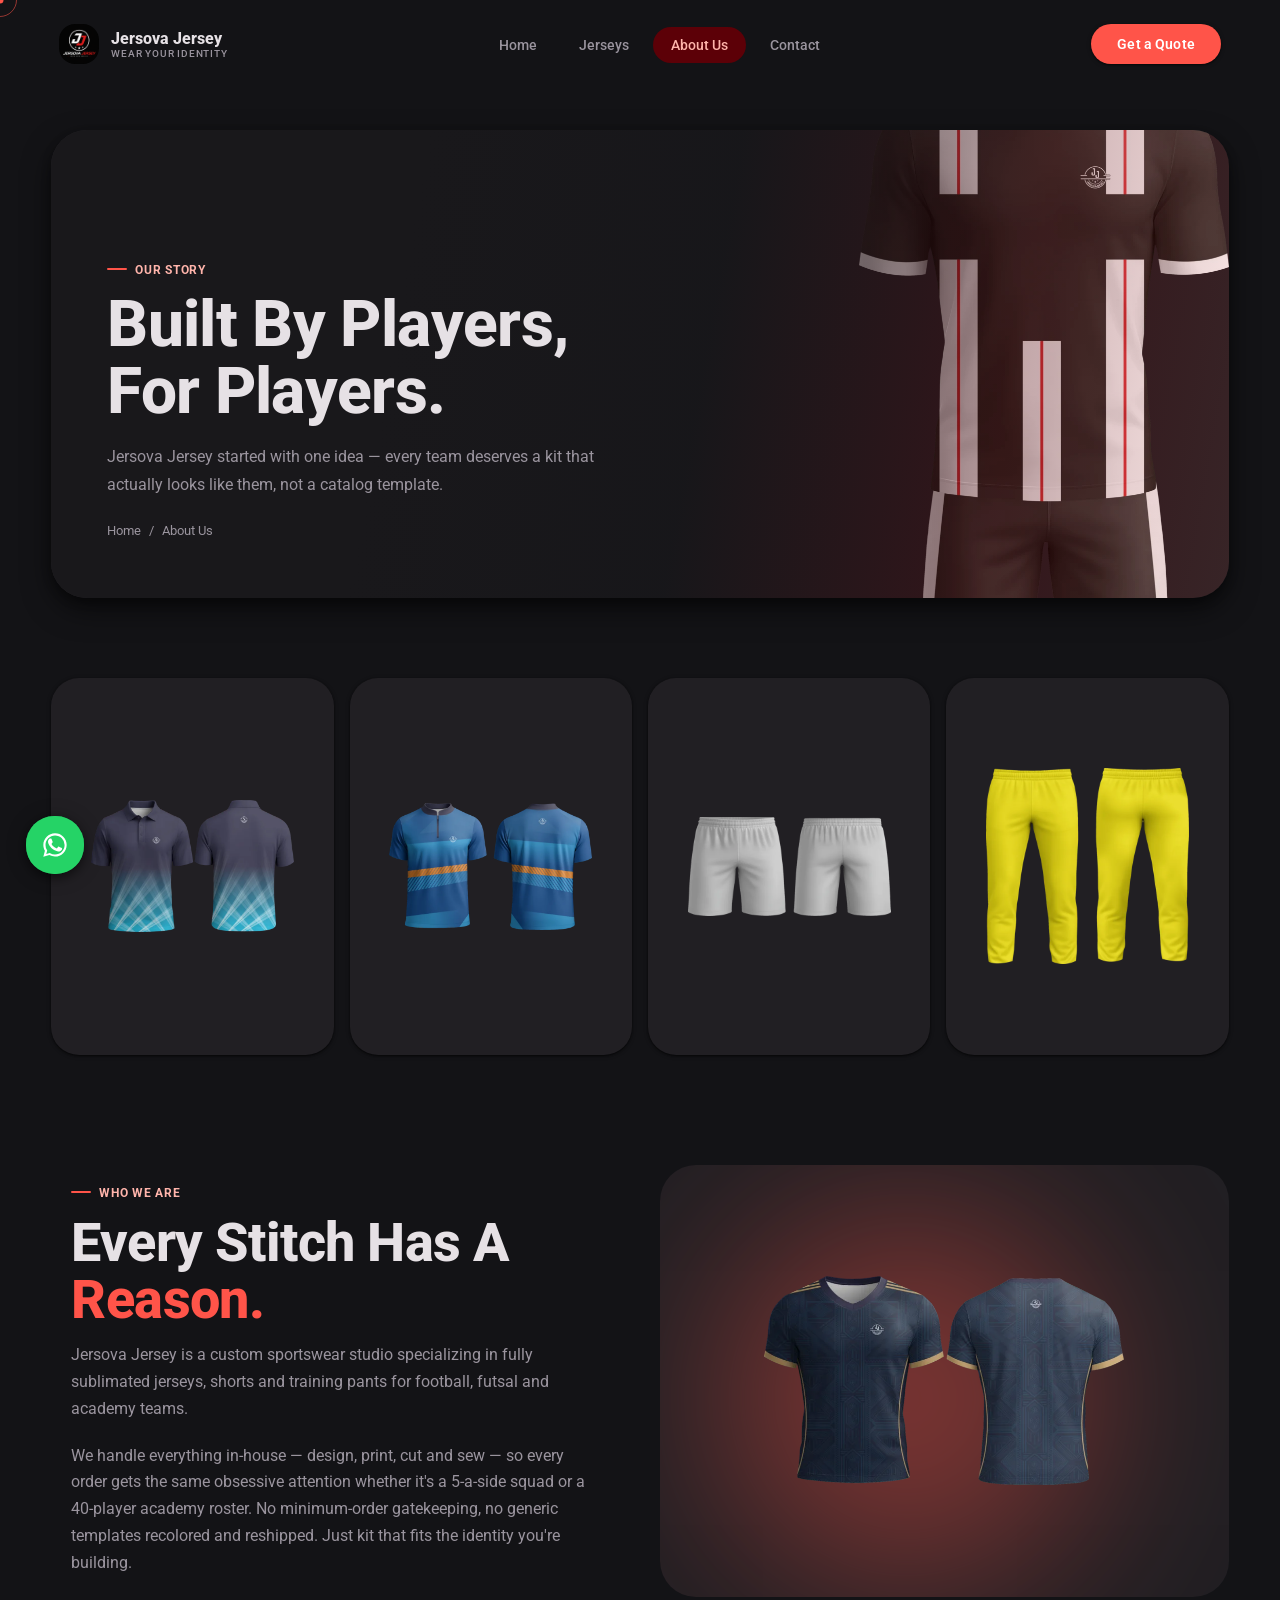
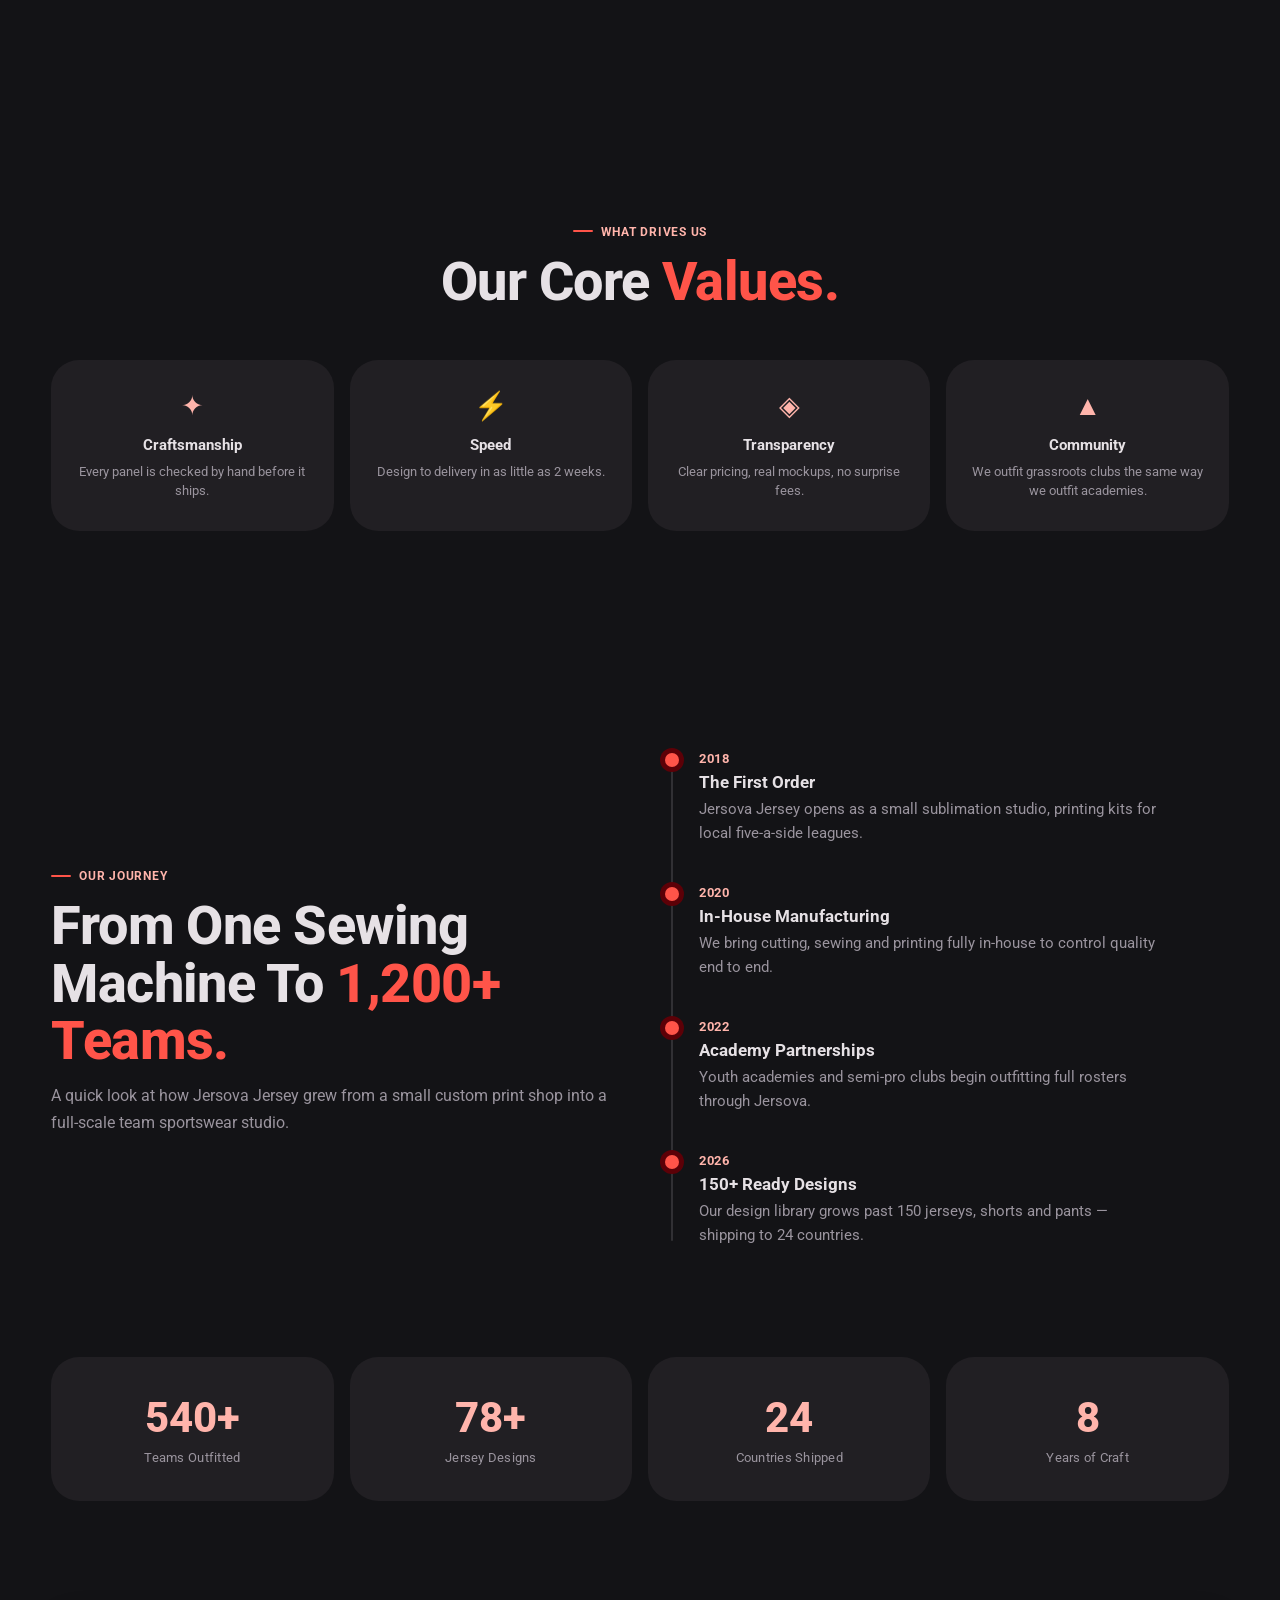
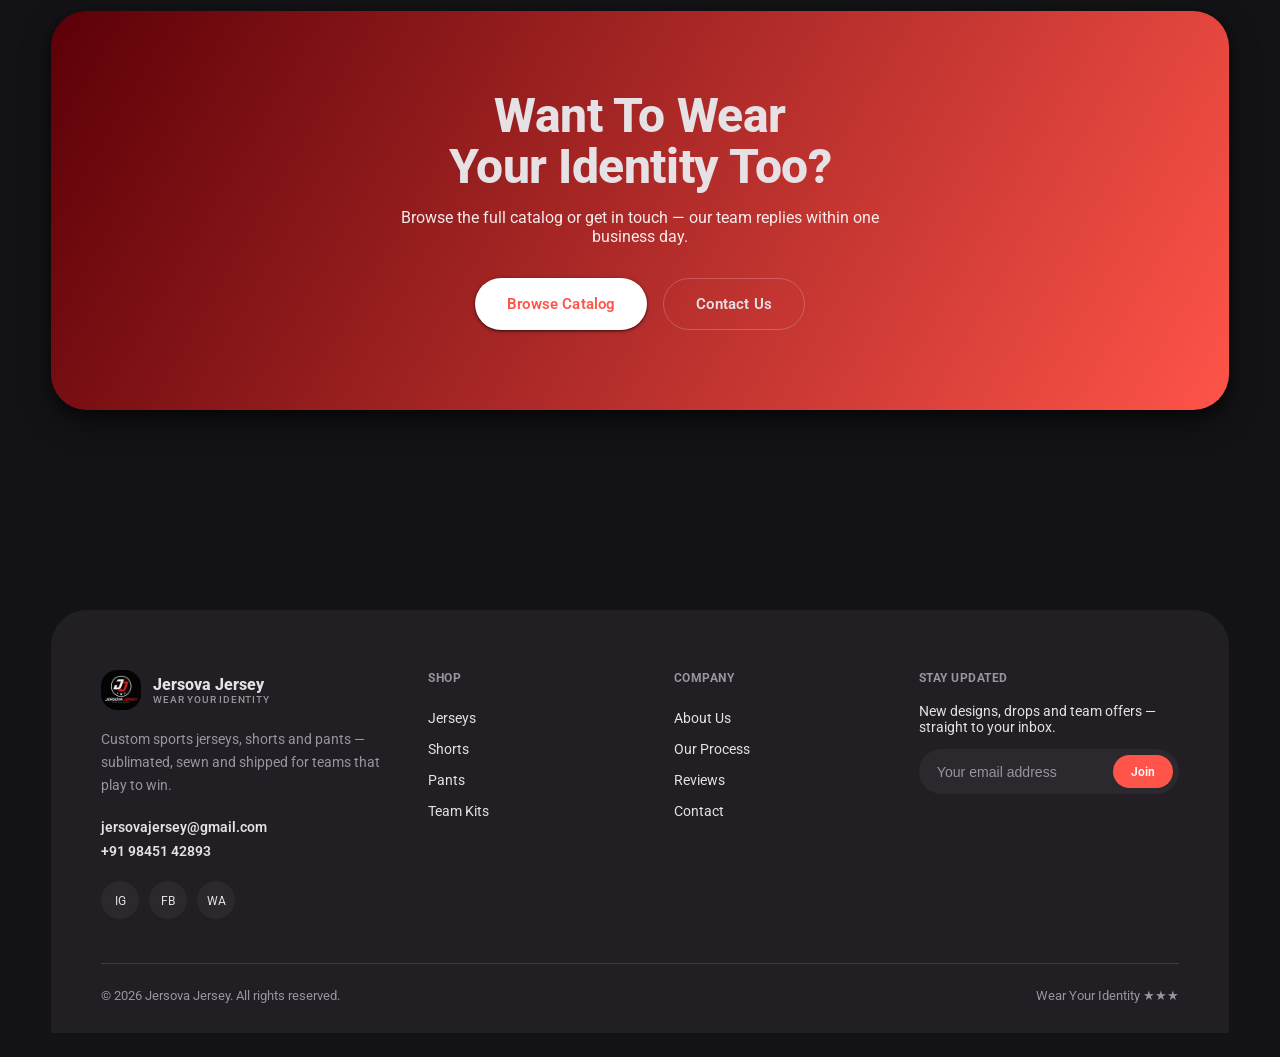
==== commit b5c40b11: "Optimize page load performance and mobile efficiency - Preload each page's above-the-fold hero image" ====
--- a/about/index.html
+++ b/about/index.html
@@ -17,11 +17,12 @@
 <meta name="twitter:title" content="About Us — Custom Sportswear Studio | Jersova Jersey">
 <meta name="twitter:description" content="The story behind Jersova Jersey — an in-house sublimation studio outfitting 1,200+ teams across 24 countries with custom kits since 2018.">
 <meta name="twitter:image" content="https://jersovajersey.in/images/logo.png">
-<link rel="icon" href="/images/logo.png">
+<link rel="icon" href="/images/logo-192.png">
 <link rel="preconnect" href="https://fonts.googleapis.com">
 <link rel="preconnect" href="https://fonts.gstatic.com" crossorigin>
 <link href="https://fonts.googleapis.com/css2?family=Roboto:wght@400;500;700;900&display=swap" rel="stylesheet">
 <link rel="stylesheet" href="/css/style.css">
+<link rel="preload" as="image" href="/images/hero-alt.webp" fetchpriority="high">
 <script type="application/ld+json">
 {
   "@context": "https://schema.org",
@@ -49,7 +50,7 @@
   <div class="container">
     <nav>
       <a href="/" class="brand">
-        <img src="/images/logo.png" alt="Jersova Jersey logo">
+        <img src="/images/logo-192.png" alt="Jersova Jersey logo" width="40" height="40" decoding="async">
         <span>Jersova Jersey<small>Wear Your Identity</small></span>
       </a>
       <ul class="nav-links">
@@ -92,10 +93,10 @@
 <!-- ============ IMAGE GALLERY STRIP ============ -->
 <div class="container" style="margin-top:80px;">
   <div class="bleed-strip">
-    <div class="bleed-tile"><img src="/images/catalog/jerseys/15.webp" alt="Tidal Fade jersey" loading="lazy"><div class="bleed-cap">Tidal Fade</div></div>
-    <div class="bleed-tile"><img src="/images/catalog/jerseys/35.webp" alt="Blue Volt jersey" loading="lazy"><div class="bleed-cap">Blue Volt</div></div>
-    <div class="bleed-tile"><img src="/images/catalog/shorts/5.webp" alt="Match Day shorts" loading="lazy"><div class="bleed-cap">Match Day</div></div>
-    <div class="bleed-tile"><img src="/images/catalog/pants/5.webp" alt="Warm-Up Pro pants" loading="lazy"><div class="bleed-cap">Warm-Up Pro</div></div>
+    <div class="bleed-tile"><img src="/images/catalog/jerseys/15.webp" alt="Tidal Fade jersey" loading="lazy" decoding="async"><div class="bleed-cap">Tidal Fade</div></div>
+    <div class="bleed-tile"><img src="/images/catalog/jerseys/35.webp" alt="Blue Volt jersey" loading="lazy" decoding="async"><div class="bleed-cap">Blue Volt</div></div>
+    <div class="bleed-tile"><img src="/images/catalog/shorts/5.webp" alt="Match Day shorts" loading="lazy" decoding="async"><div class="bleed-cap">Match Day</div></div>
+    <div class="bleed-tile"><img src="/images/catalog/pants/5.webp" alt="Warm-Up Pro pants" loading="lazy" decoding="async"><div class="bleed-cap">Warm-Up Pro</div></div>
   </div>
 </div>
 
@@ -110,7 +111,7 @@
     </div>
     <div class="split-visual" data-reveal="right">
       <div class="glow-orb" style="width:380px;height:380px;background:var(--primary-strong);top:10%;left:10%;"></div>
-      <img src="/images/catalog/jerseys/45.webp" alt="Jersova Jersey custom kit">
+      <img src="/images/catalog/jerseys/45.webp" alt="Jersova Jersey custom kit" loading="lazy" decoding="async">
     </div>
   </div>
 </section>
@@ -195,7 +196,7 @@
   <div class="container">
     <div class="footer-grid">
       <div class="footer-brand">
-        <a href="/" class="brand"><img src="/images/logo.png" alt="logo"><span>Jersova Jersey<small>Wear Your Identity</small></span></a>
+        <a href="/" class="brand"><img src="/images/logo-192.png" alt="logo" width="40" height="40" decoding="async"><span>Jersova Jersey<small>Wear Your Identity</small></span></a>
         <p>Custom sports jerseys, shorts and pants — sublimated, sewn and shipped for teams that play to win.</p>
         <div class="footer-contact">
           <a href="mailto:jersovajersey@gmail.com">jersovajersey@gmail.com</a>
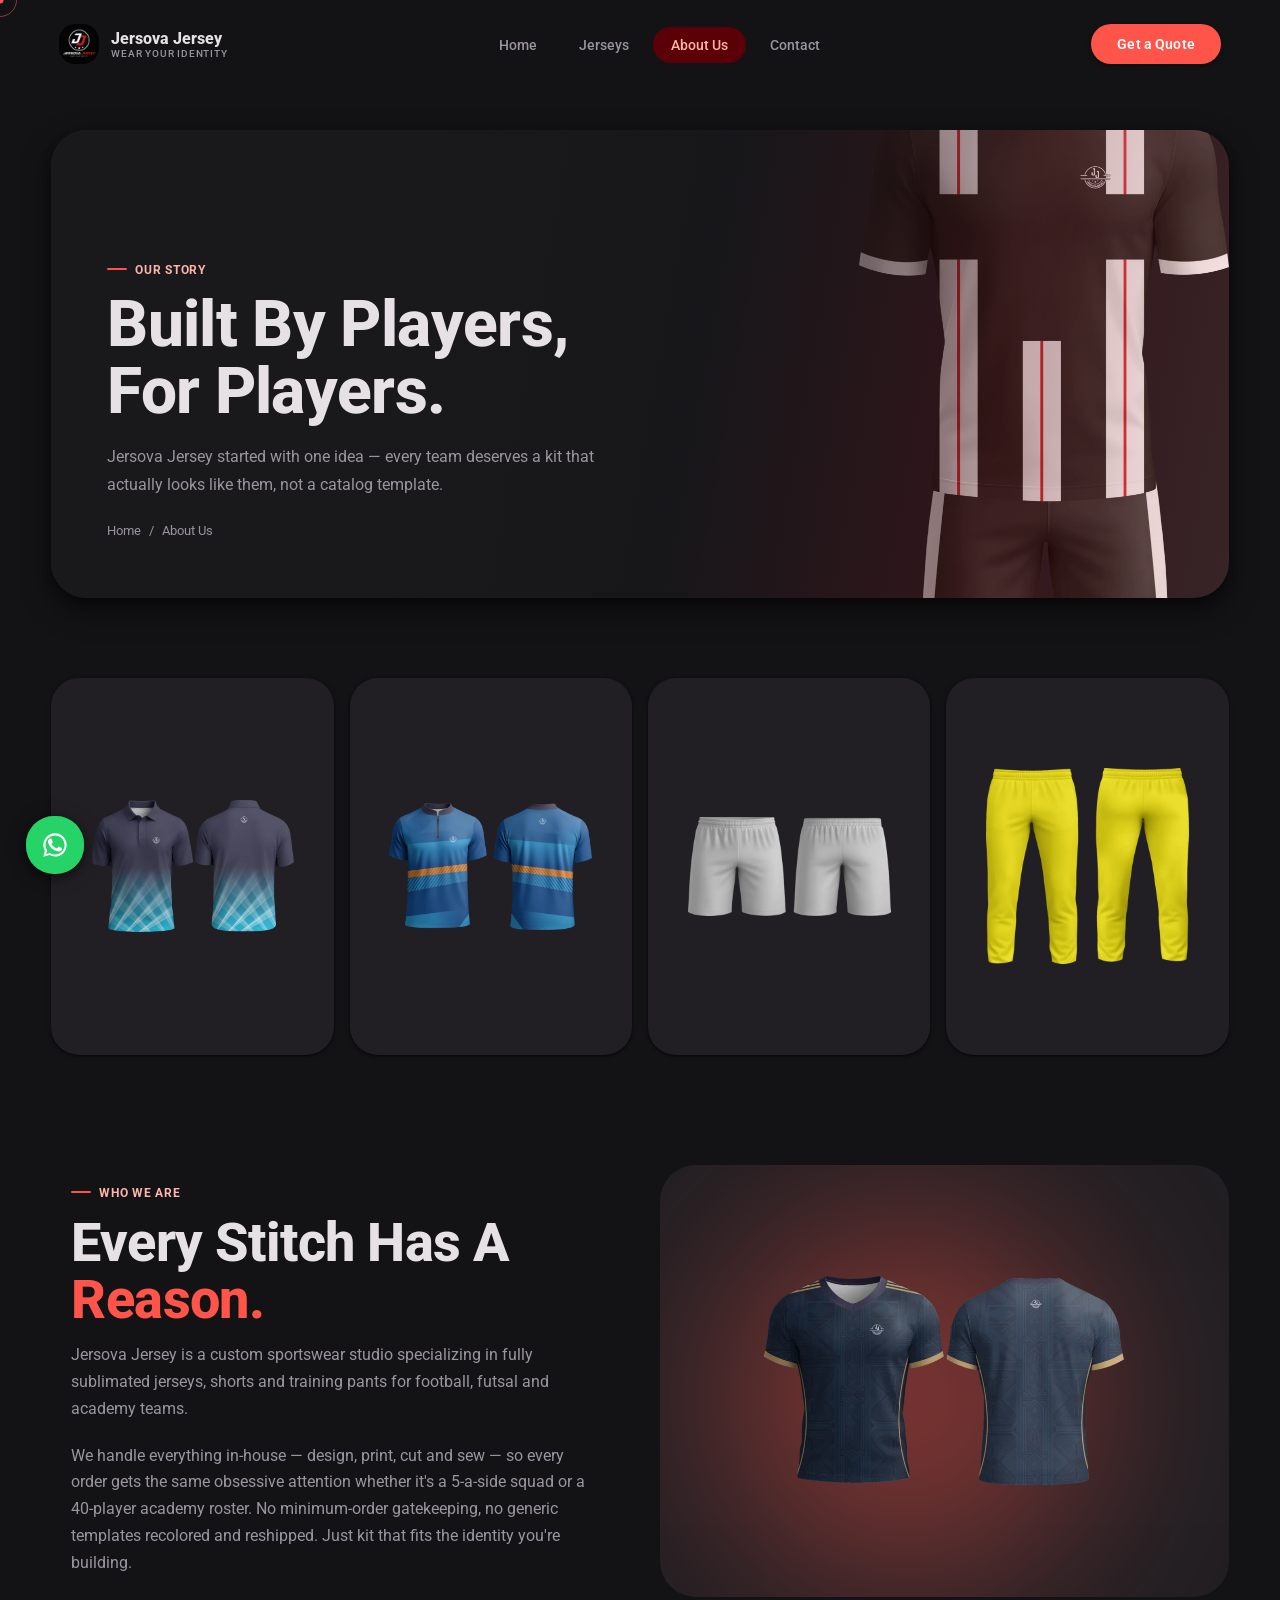
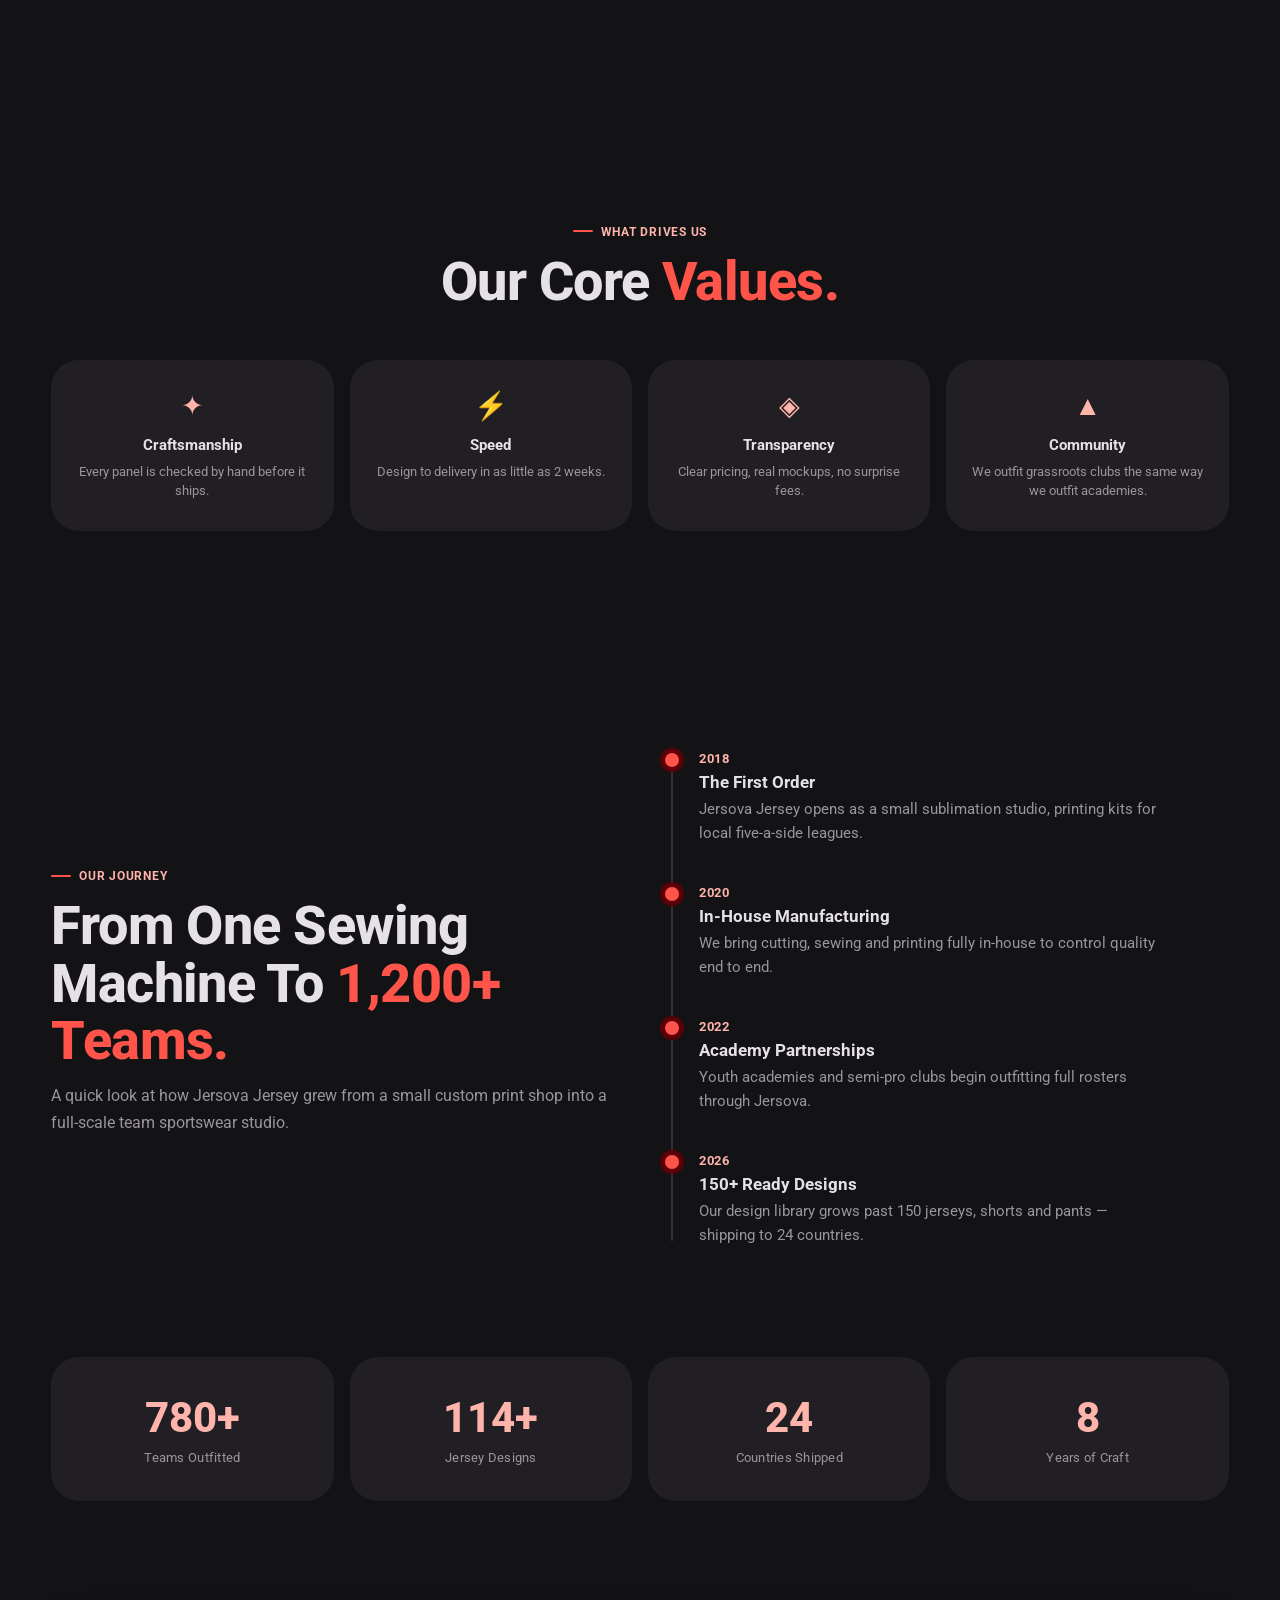
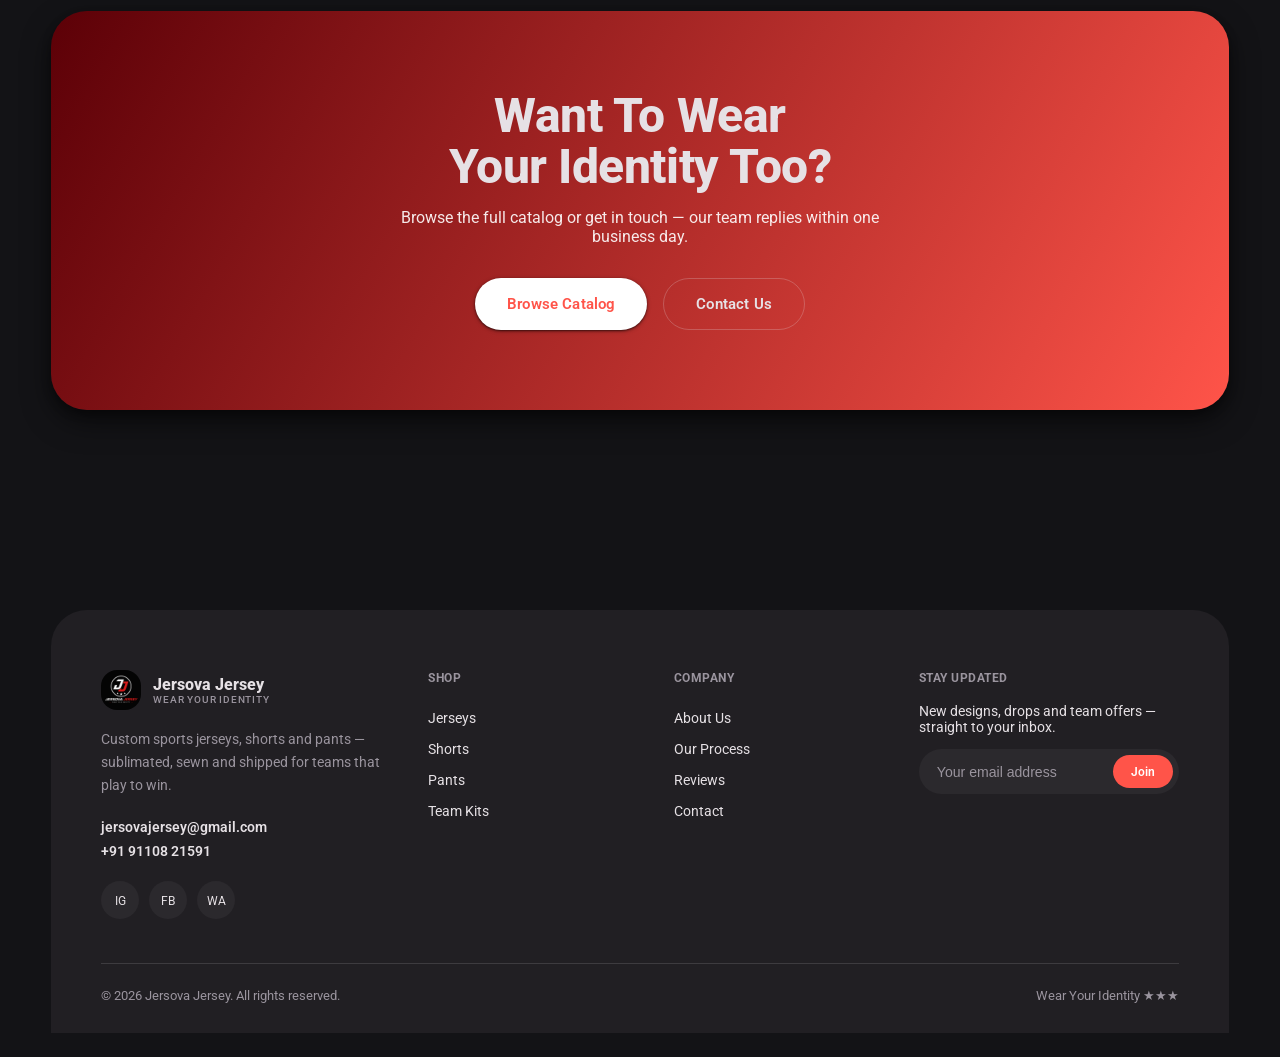
==== commit 86305747: "Update contact and WhatsApp number" ====
--- a/about/index.html
+++ b/about/index.html
@@ -17,12 +17,11 @@
 <meta name="twitter:title" content="About Us — Custom Sportswear Studio | Jersova Jersey">
 <meta name="twitter:description" content="The story behind Jersova Jersey — an in-house sublimation studio outfitting 1,200+ teams across 24 countries with custom kits since 2018.">
 <meta name="twitter:image" content="https://jersovajersey.in/images/logo.png">
-<link rel="icon" href="/images/logo-192.png">
+<link rel="icon" href="/images/logo.png">
 <link rel="preconnect" href="https://fonts.googleapis.com">
 <link rel="preconnect" href="https://fonts.gstatic.com" crossorigin>
 <link href="https://fonts.googleapis.com/css2?family=Roboto:wght@400;500;700;900&display=swap" rel="stylesheet">
 <link rel="stylesheet" href="/css/style.css">
-<link rel="preload" as="image" href="/images/hero-alt.webp" fetchpriority="high">
 <script type="application/ld+json">
 {
   "@context": "https://schema.org",
@@ -50,7 +49,7 @@
   <div class="container">
     <nav>
       <a href="/" class="brand">
-        <img src="/images/logo-192.png" alt="Jersova Jersey logo" width="40" height="40" decoding="async">
+        <img src="/images/logo.png" alt="Jersova Jersey logo">
         <span>Jersova Jersey<small>Wear Your Identity</small></span>
       </a>
       <ul class="nav-links">
@@ -93,10 +92,10 @@
 <!-- ============ IMAGE GALLERY STRIP ============ -->
 <div class="container" style="margin-top:80px;">
   <div class="bleed-strip">
-    <div class="bleed-tile"><img src="/images/catalog/jerseys/15.webp" alt="Tidal Fade jersey" loading="lazy" decoding="async"><div class="bleed-cap">Tidal Fade</div></div>
-    <div class="bleed-tile"><img src="/images/catalog/jerseys/35.webp" alt="Blue Volt jersey" loading="lazy" decoding="async"><div class="bleed-cap">Blue Volt</div></div>
-    <div class="bleed-tile"><img src="/images/catalog/shorts/5.webp" alt="Match Day shorts" loading="lazy" decoding="async"><div class="bleed-cap">Match Day</div></div>
-    <div class="bleed-tile"><img src="/images/catalog/pants/5.webp" alt="Warm-Up Pro pants" loading="lazy" decoding="async"><div class="bleed-cap">Warm-Up Pro</div></div>
+    <div class="bleed-tile"><img src="/images/catalog/jerseys/15.webp" alt="Tidal Fade jersey" loading="lazy"><div class="bleed-cap">Tidal Fade</div></div>
+    <div class="bleed-tile"><img src="/images/catalog/jerseys/35.webp" alt="Blue Volt jersey" loading="lazy"><div class="bleed-cap">Blue Volt</div></div>
+    <div class="bleed-tile"><img src="/images/catalog/shorts/5.webp" alt="Match Day shorts" loading="lazy"><div class="bleed-cap">Match Day</div></div>
+    <div class="bleed-tile"><img src="/images/catalog/pants/5.webp" alt="Warm-Up Pro pants" loading="lazy"><div class="bleed-cap">Warm-Up Pro</div></div>
   </div>
 </div>
 
@@ -111,7 +110,7 @@
     </div>
     <div class="split-visual" data-reveal="right">
       <div class="glow-orb" style="width:380px;height:380px;background:var(--primary-strong);top:10%;left:10%;"></div>
-      <img src="/images/catalog/jerseys/45.webp" alt="Jersova Jersey custom kit" loading="lazy" decoding="async">
+      <img src="/images/catalog/jerseys/45.webp" alt="Jersova Jersey custom kit">
     </div>
   </div>
 </section>
@@ -196,16 +195,16 @@
   <div class="container">
     <div class="footer-grid">
       <div class="footer-brand">
-        <a href="/" class="brand"><img src="/images/logo-192.png" alt="logo" width="40" height="40" decoding="async"><span>Jersova Jersey<small>Wear Your Identity</small></span></a>
+        <a href="/" class="brand"><img src="/images/logo.png" alt="logo"><span>Jersova Jersey<small>Wear Your Identity</small></span></a>
         <p>Custom sports jerseys, shorts and pants — sublimated, sewn and shipped for teams that play to win.</p>
         <div class="footer-contact">
           <a href="mailto:jersovajersey@gmail.com">jersovajersey@gmail.com</a>
-          <a href="tel:+919845142893">+91 98451 42893</a>
+          <a href="tel:+919110821591">+91 91108 21591</a>
         </div>
         <div class="social">
           <a href="#" aria-label="Instagram">IG</a>
           <a href="#" aria-label="Facebook">FB</a>
-          <a href="https://wa.me/919845142893" target="_blank" rel="noopener" aria-label="WhatsApp">WA</a>
+          <a href="https://wa.me/919110821591" target="_blank" rel="noopener" aria-label="WhatsApp">WA</a>
         </div>
       </div>
       <div class="fcol">
@@ -238,7 +237,7 @@
   </div>
 </footer>
 
-<a class="whatsapp-fab" href="https://wa.me/919845142893?text=Hi%20Jersova%20Jersey%2C%20I%27d%20like%20to%20know%20more%20about%20custom%20kits." target="_blank" rel="noopener" aria-label="Chat on WhatsApp"><svg viewBox="0 0 24 24" fill="#fff"><path d="M17.472 14.382c-.297-.149-1.758-.867-2.03-.967-.273-.099-.471-.148-.67.15-.197.297-.767.966-.94 1.164-.173.199-.347.223-.644.075-.297-.15-1.255-.463-2.39-1.475-.883-.788-1.48-1.761-1.653-2.059-.173-.297-.018-.458.13-.606.134-.133.298-.347.446-.52.149-.174.198-.298.298-.497.099-.198.05-.371-.025-.52-.075-.149-.669-1.612-.916-2.207-.242-.579-.487-.5-.669-.51-.173-.008-.371-.01-.57-.01-.198 0-.52.074-.792.372-.272.297-1.04 1.016-1.04 2.479 0 1.462 1.065 2.875 1.213 3.074.149.198 2.096 3.2 5.077 4.487.709.306 1.262.489 1.694.625.712.227 1.36.195 1.871.118.571-.085 1.758-.719 2.006-1.413.248-.694.248-1.289.173-1.413-.074-.124-.272-.198-.57-.347z"/><path d="M12.004 2.003c-5.514 0-9.997 4.483-9.997 9.997 0 1.762.464 3.484 1.346 4.997L2 22l5.128-1.345a9.96 9.96 0 004.876 1.242h.004c5.514 0 9.997-4.483 9.997-9.997 0-2.67-1.04-5.182-2.929-7.07a9.935 9.935 0 00-7.072-2.928zm0 18.174h-.003a8.148 8.148 0 01-4.15-1.135l-.298-.177-3.048.8.813-2.97-.194-.306a8.15 8.15 0 01-1.252-4.386c0-4.508 3.67-8.176 8.185-8.176 2.185 0 4.24.85 5.786 2.397a8.13 8.13 0 012.396 5.79c-.002 4.508-3.67 8.163-8.235 8.163z"/></svg></a>
+<a class="whatsapp-fab" href="https://wa.me/919110821591?text=Hi%20Jersova%20Jersey%2C%20I%27d%20like%20to%20know%20more%20about%20custom%20kits." target="_blank" rel="noopener" aria-label="Chat on WhatsApp"><svg viewBox="0 0 24 24" fill="#fff"><path d="M17.472 14.382c-.297-.149-1.758-.867-2.03-.967-.273-.099-.471-.148-.67.15-.197.297-.767.966-.94 1.164-.173.199-.347.223-.644.075-.297-.15-1.255-.463-2.39-1.475-.883-.788-1.48-1.761-1.653-2.059-.173-.297-.018-.458.13-.606.134-.133.298-.347.446-.52.149-.174.198-.298.298-.497.099-.198.05-.371-.025-.52-.075-.149-.669-1.612-.916-2.207-.242-.579-.487-.5-.669-.51-.173-.008-.371-.01-.57-.01-.198 0-.52.074-.792.372-.272.297-1.04 1.016-1.04 2.479 0 1.462 1.065 2.875 1.213 3.074.149.198 2.096 3.2 5.077 4.487.709.306 1.262.489 1.694.625.712.227 1.36.195 1.871.118.571-.085 1.758-.719 2.006-1.413.248-.694.248-1.289.173-1.413-.074-.124-.272-.198-.57-.347z"/><path d="M12.004 2.003c-5.514 0-9.997 4.483-9.997 9.997 0 1.762.464 3.484 1.346 4.997L2 22l5.128-1.345a9.96 9.96 0 004.876 1.242h.004c5.514 0 9.997-4.483 9.997-9.997 0-2.67-1.04-5.182-2.929-7.07a9.935 9.935 0 00-7.072-2.928zm0 18.174h-.003a8.148 8.148 0 01-4.15-1.135l-.298-.177-3.048.8.813-2.97-.194-.306a8.15 8.15 0 01-1.252-4.386c0-4.508 3.67-8.176 8.185-8.176 2.185 0 4.24.85 5.786 2.397a8.13 8.13 0 012.396 5.79c-.002 4.508-3.67 8.163-8.235 8.163z"/></svg></a>
 <button class="totop" id="totop" aria-label="Back to top">↑</button>
 
 <script src="/js/common.js"></script>
--- a/css/style.css
+++ b/css/style.css
@@ -253,14 +253,14 @@
 .catalog-count b{color:var(--on-surface);}
 
 /* ============ LIGHTBOX ============ */
-.lightbox{position:fixed;inset:0;z-index:5000;background:rgba(10,10,12,.9);backdrop-filter:blur(14px);
+.lightbox{position:fixed;inset:0;z-index:5000;overflow-y:auto;padding:20px 0;background:rgba(10,10,12,.9);backdrop-filter:blur(14px);
   display:flex;align-items:center;justify-content:center;opacity:0;visibility:hidden;transition:opacity .4s var(--ease-em),visibility .4s var(--ease-em);}
 .lightbox.open{opacity:1;visibility:visible;}
 .lightbox-inner{position:relative;width:min(720px,88vw);text-align:center;transform:scale(.92);transition:transform .4s var(--ease-em);
-  background:var(--surface-container);border-radius:var(--r-xl);padding:44px;box-shadow:var(--e3);}
+  background:var(--surface-container);border-radius:var(--r-xl);padding:44px;box-shadow:var(--e3);margin:auto;}
 .lightbox.open .lightbox-inner{transform:scale(1);}
 .lightbox-imgbox{background:var(--surface-low);border-radius:var(--r-md);padding:24px;display:flex;align-items:center;justify-content:center;}
-.lightbox-inner img{margin:0 auto;max-height:50vh;width:auto;}
+.lightbox-inner img{margin:0 auto;max-height:36vh;width:auto;}
 .lightbox-tag{display:inline-block;font-size:.66rem;letter-spacing:.04em;text-transform:uppercase;color:var(--primary);font-weight:700;
   background:var(--primary-container);padding:5px 12px;border-radius:var(--r-full);margin-top:22px;}
 .lightbox-cap{margin-top:14px;font-weight:800;letter-spacing:0;font-size:1.3rem;}
@@ -273,7 +273,15 @@
 .lightbox-close{top:12px;right:12px;}
 .lightbox-prev{top:50%;left:-58px;transform:translateY(-50%);}
 .lightbox-next{top:50%;right:-58px;transform:translateY(-50%);}
-@media(max-width:760px){.lightbox-inner{padding:24px;}.lightbox-prev{left:6px;}.lightbox-next{right:6px;}}
+.lb-suggest{margin-top:22px;padding-top:18px;border-top:1px solid var(--outline);}
+.lb-suggest-title{font-size:.72rem;letter-spacing:.06em;text-transform:uppercase;font-weight:700;color:var(--on-surface-var);margin-bottom:12px;}
+.lb-suggest-row{display:grid;grid-template-columns:repeat(6,1fr);gap:10px;}
+.lb-suggest-item{background:var(--surface-low);border:1px solid transparent;border-radius:var(--r-md);padding:8px;color:inherit;font:inherit;cursor:pointer;transition:border-color .25s,transform .25s;}
+.lb-suggest-item:hover{border-color:var(--primary);transform:translateY(-3px);}
+.lb-suggest-item img{width:100%;aspect-ratio:1/1;object-fit:contain;}
+.lb-suggest-item span{display:block;margin-top:6px;font-size:.66rem;line-height:1.3;color:var(--on-surface-var);}
+@media(max-width:760px){.lb-suggest-row{grid-template-columns:repeat(3,1fr);}}
+@media(max-width:760px){.lightbox-inner{padding:24px;}.lightbox-prev{left:6px;top:150px;}.lightbox-next{right:6px;top:150px;}}
 
 /* ============ WHY US / FEATURES ============ */
 .features{display:grid;grid-template-columns:repeat(3,1fr);gap:16px;}
